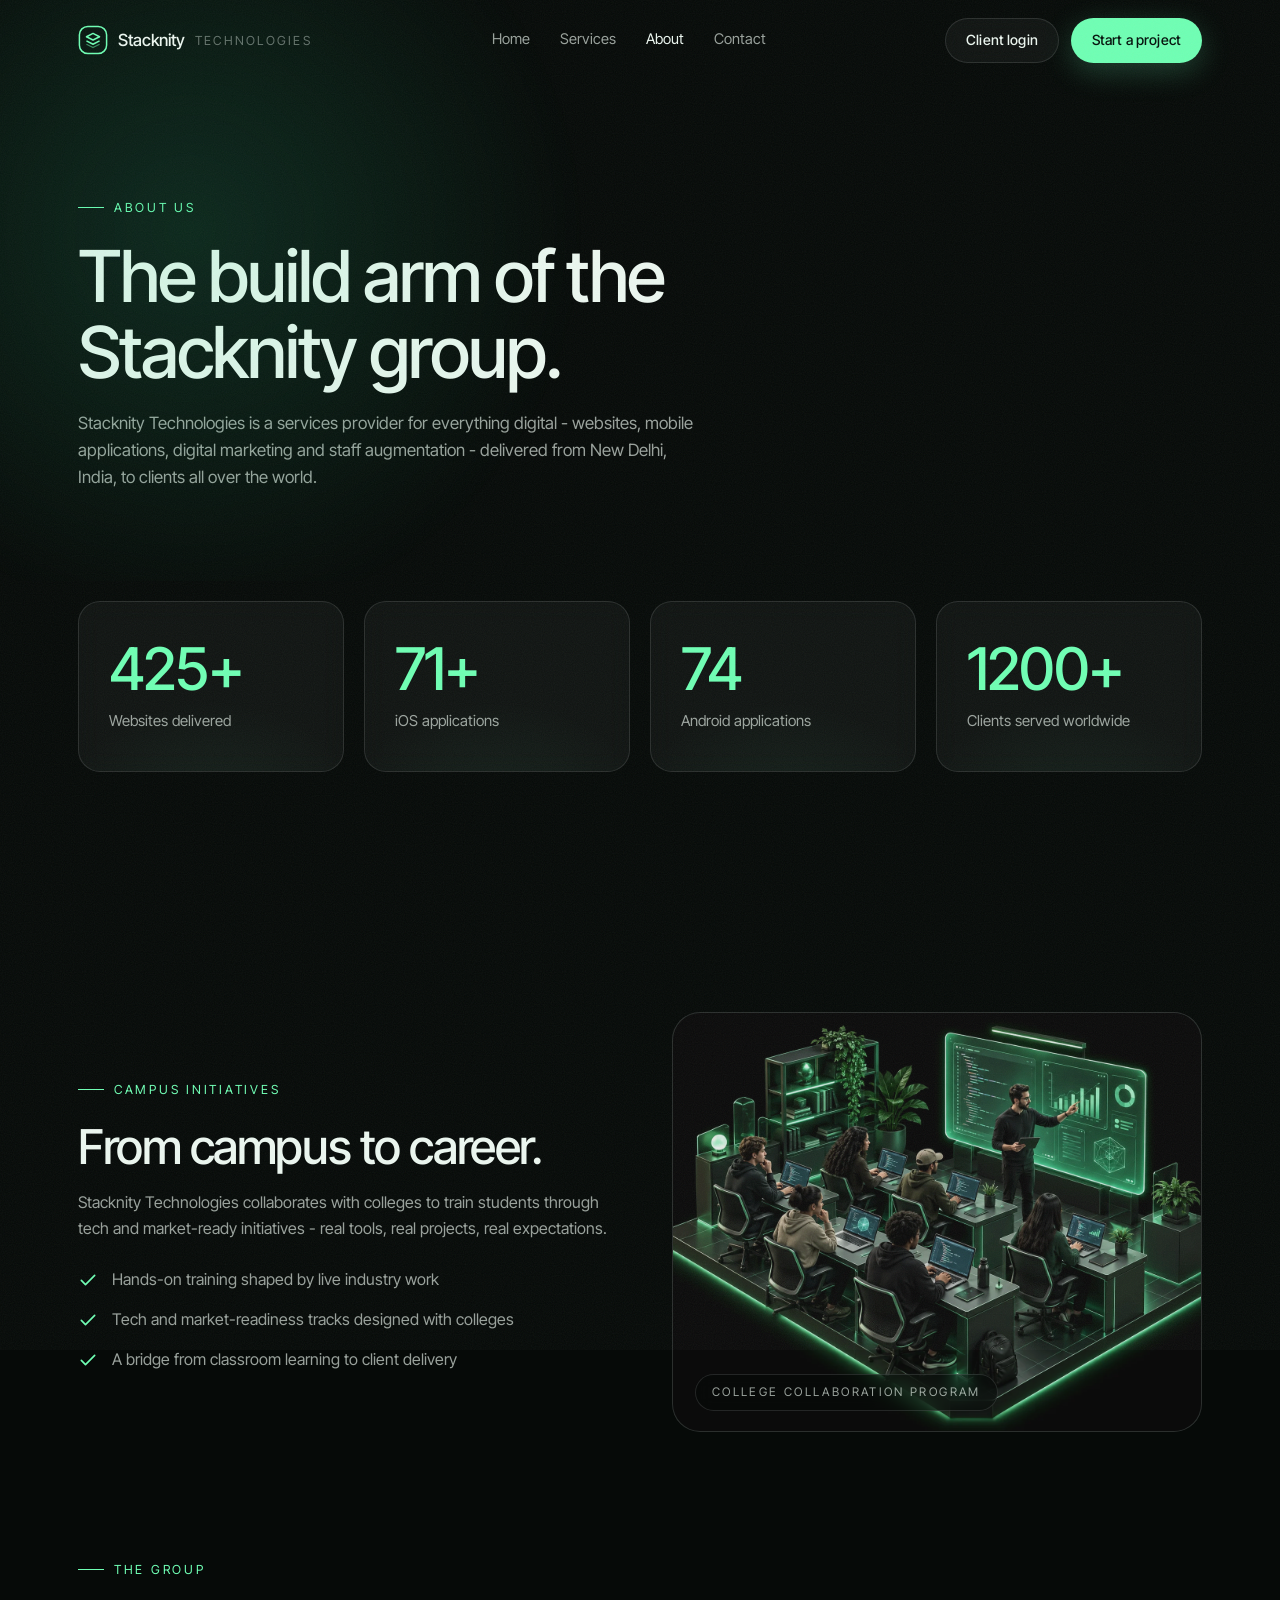
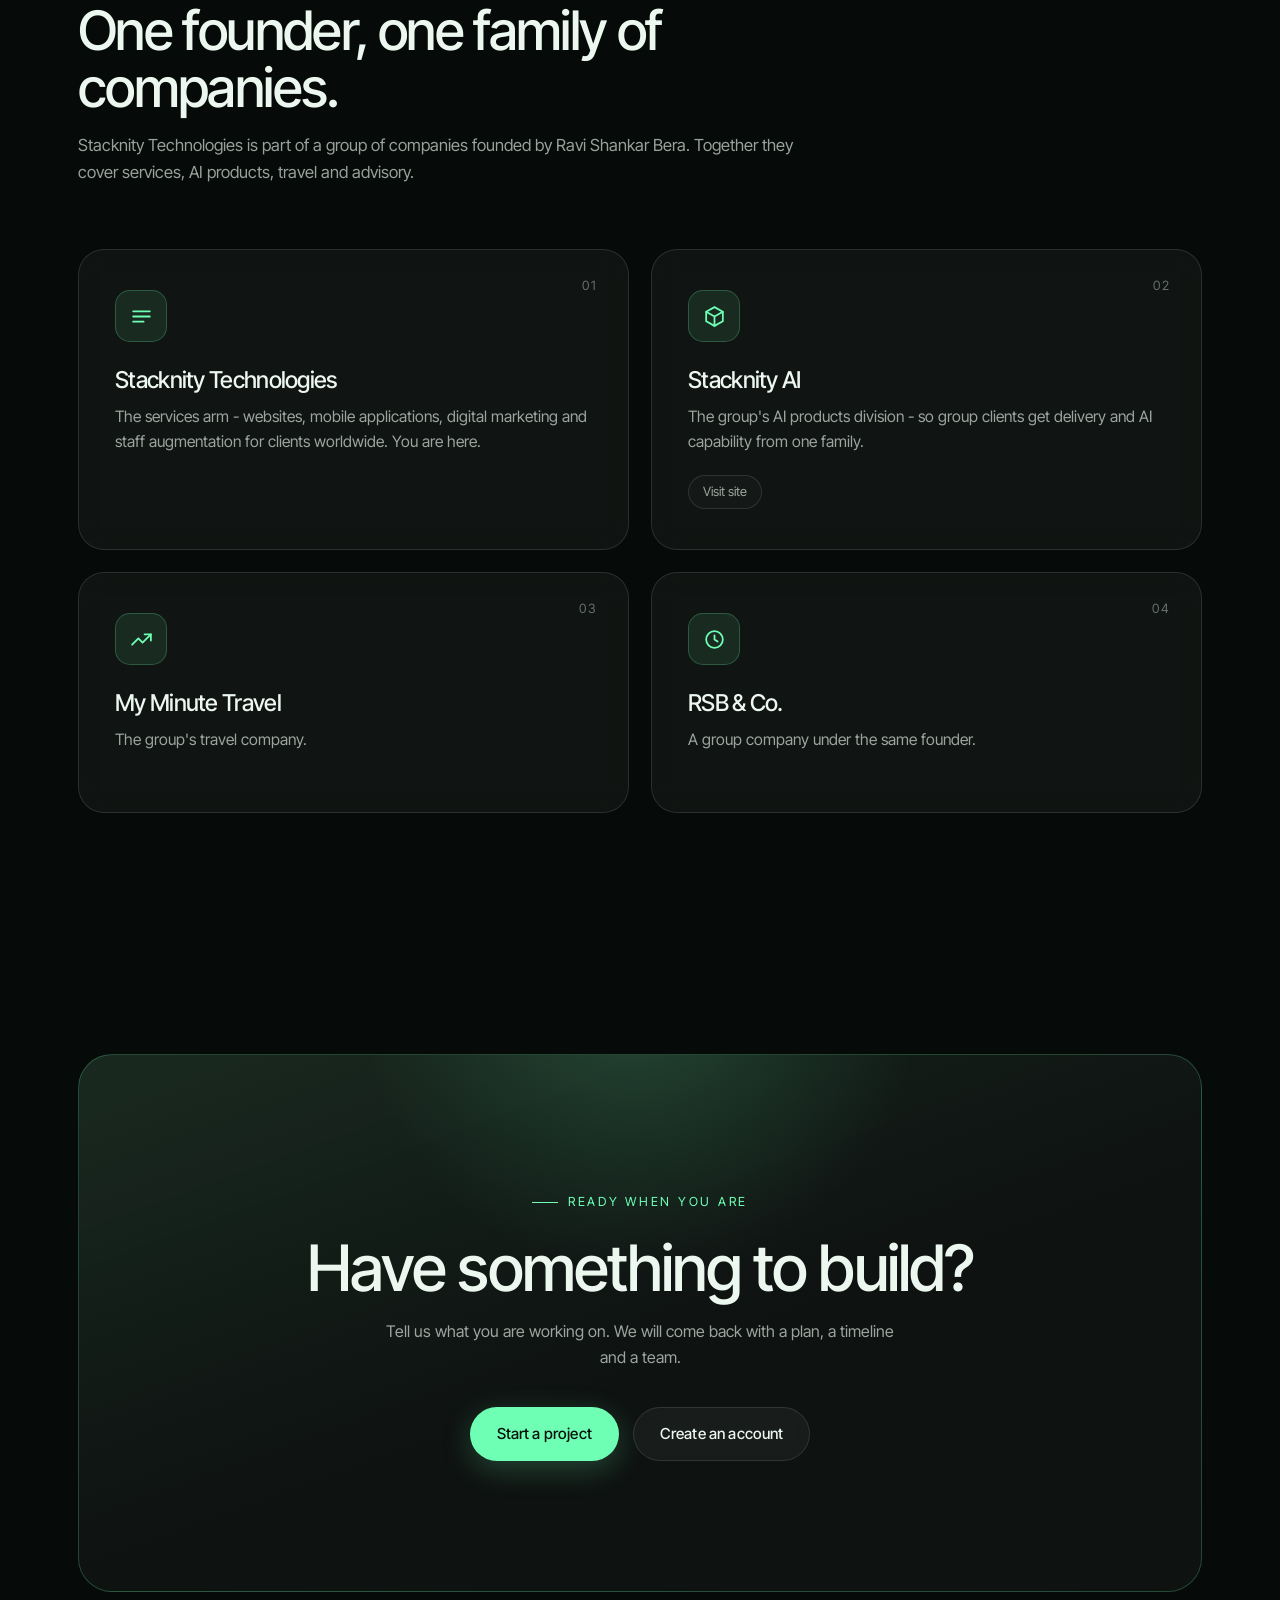
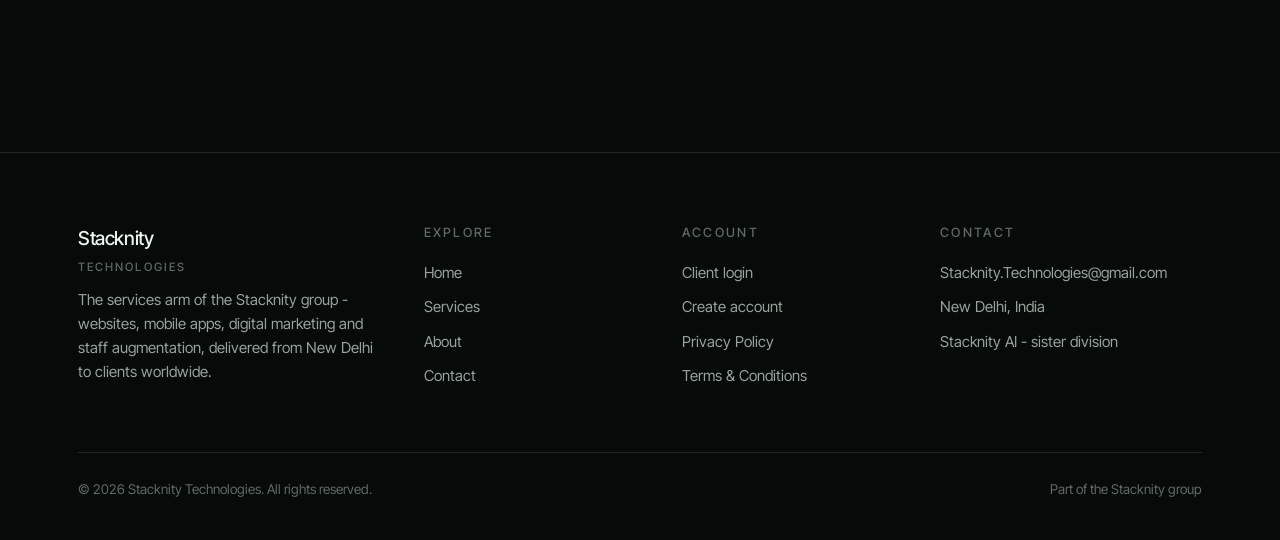
==== about.html @ 3ac45c6f "Stacknity Technologies website: multi-page site, auth, legal pages" ====
<!DOCTYPE html>
<html lang="en">
<head>
<meta charset="UTF-8">
<meta name="viewport" content="width=device-width, initial-scale=1, viewport-fit=cover">
<title>About - Stacknity Technologies</title>
<meta name="description" content="Stacknity Technologies is the services company of the Stacknity group - 425+ websites, 145 mobile apps and 1200+ clients worldwide, from New Delhi, India.">
<link rel="icon" href="data:image/svg+xml,%3Csvg xmlns=%22http://www.w3.org/2000/svg%22 viewBox=%220 0 32 32%22%3E%3Crect width=%2232%22 height=%2232%22 rx=%228%22 fill=%22%23060a08%22/%3E%3Cpath d=%22M9 12.5l7-3.5 7 3.5-7 3.5-7-3.5z%22 fill=%22none%22 stroke=%22%236fffb4%22 stroke-width=%221.6%22 stroke-linejoin=%22round%22/%3E%3Cpath d=%22M9 17l7 3.5 7-3.5M9 20.5l7 3.5 7-3.5%22 fill=%22none%22 stroke=%22%236fffb4%22 stroke-width=%221.5%22 stroke-linejoin=%22round%22/%3E%3C/svg%3E">
<link rel="preconnect" href="https://fonts.googleapis.com">
<link rel="preconnect" href="https://fonts.gstatic.com" crossorigin>
<link href="https://fonts.googleapis.com/css2?family=Inter+Tight:wght@400;500&display=swap" rel="stylesheet">
<link rel="stylesheet" href="styles.css">
</head>
<body>
<div class="grain" aria-hidden="true"></div>
<nav class="nav" id="nav">
  <div class="nav-inner">
    <a class="brand" href="index.html" aria-label="Stacknity Technologies home">
      <svg class="mark" viewBox="0 0 32 32" fill="none" aria-hidden="true"><rect x="1.5" y="1.5" width="29" height="29" rx="9" stroke="#6fffb4" stroke-width="1.6"/><path d="M9 12.5l7-3.5 7 3.5-7 3.5-7-3.5z" stroke="#6fffb4" stroke-width="1.6" stroke-linejoin="round"/><path d="M9 17l7 3.5 7-3.5" stroke="#6fffb4" stroke-width="1.6" stroke-linejoin="round"/><path d="M9 20.5l7 3.5 7-3.5" stroke="#6fffb4" stroke-width="1.4" stroke-linejoin="round" opacity=".5"/></svg>
      <b>Stacknity</b><span>Technologies</span>
    </a>
    <div class="nav-links">
      <a href="index.html">Home</a>
      <a href="services.html">Services</a>
      <a href="about.html" class="active">About</a>
      <a href="contact.html">Contact</a>
    </div>
    <div class="nav-cta">
      <a class="btn btn-ghost sm" href="login.html">Client login</a>
      <a class="btn btn-primary sm" href="contact.html">Start a project</a>
    </div>
    <button class="nav-toggle" id="nav-toggle" aria-label="Menu"><i></i><i></i></button>
  </div>
</nav>
<div class="mobile-menu" id="mobile-menu">
  <a href="index.html">Home</a>
  <a href="services.html">Services</a>
  <a href="about.html">About</a>
  <a href="contact.html">Contact</a>
  <a href="login.html">Client login</a>
  <a class="btn btn-primary mm-cta" href="contact.html" style="justify-content:center;border:0">Start a project</a>
</div>
<section class="page-hero">
  <div class="hero-bg"><div class="hero-glow"></div></div>
  <div class="wrap">
    <div class="eyebrow reveal">About us</div>
    <h1 class="reveal" style="--d:.08s">The build arm of the <span class="grad">Stacknity group.</span></h1>
    <p class="reveal" style="--d:.16s">Stacknity Technologies is a services provider for everything digital - websites, mobile applications, digital marketing and staff augmentation - delivered from New Delhi, India, to clients all over the world.</p>
  </div>
</section>
<section class="section" style="padding-top:20px">
  <div class="wrap">
    <div class="stats"><div class="stat reveal"><div class="num" data-count="425" data-suffix="+">0+</div><div class="lbl">Websites delivered</div></div><div class="stat reveal" style="--d:.08s"><div class="num" data-count="71" data-suffix="+">0+</div><div class="lbl">iOS applications</div></div><div class="stat reveal" style="--d:.16s"><div class="num" data-count="74" data-suffix="">0</div><div class="lbl">Android applications</div></div><div class="stat reveal" style="--d:.24s"><div class="num" data-count="1200" data-suffix="+">0+</div><div class="lbl">Clients served worldwide</div></div></div>
  </div>
</section>
<section class="section"><div class="wrap split"><div class="reveal"><div class="eyebrow">Campus initiatives</div><h2>From campus to career.</h2><p>Stacknity Technologies collaborates with colleges to train students through tech and market-ready initiatives - real tools, real projects, real expectations.</p><ul class="checks"><li><svg viewBox="0 0 24 24"><path d="M4 12.5l5 5L20 6.5"/></svg>Hands-on training shaped by live industry work</li><li><svg viewBox="0 0 24 24"><path d="M4 12.5l5 5L20 6.5"/></svg>Tech and market-readiness tracks designed with colleges</li><li><svg viewBox="0 0 24 24"><path d="M4 12.5l5 5L20 6.5"/></svg>A bridge from classroom learning to client delivery</li></ul></div><div class="panel reveal" style="--d:.12s"><img src="campus.webp" alt="Students training with modern technology in a college program"><span class="panel-tag">College collaboration program</span></div></div></section>
<section class="section" style="padding-top:0">
  <div class="wrap">
    <div class="sec-head reveal">
      <div class="eyebrow">The group</div>
      <h2>One founder, one family of companies.</h2>
      <p>Stacknity Technologies is part of a group of companies founded by Ravi Shankar Bera. Together they cover services, AI products, travel and advisory.</p>
    </div>
    <div class="svc-grid">
      <div class="svc reveal"><span class="idx">01</span><div class="icon"><svg viewBox="0 0 24 24"><path d="M4 7h16M4 12h16M4 17h10"/></svg></div><h3>Stacknity Technologies</h3><p>The services arm - websites, mobile applications, digital marketing and staff augmentation for clients worldwide. You are here.</p></div>
      <div class="svc reveal" style="--d:.08s"><span class="idx">02</span><div class="icon"><svg viewBox="0 0 24 24"><path d="M12 3l8 4.5v9L12 21l-8-4.5v-9L12 3z"/><path d="M12 12l8-4.5M12 12v9M12 12L4 7.5"/></svg></div><h3>Stacknity AI</h3><p>The group's AI products division - so group clients get delivery and AI capability from one family.</p><ul><li><a href="https://ravishankarbera.github.io/stacknity.ai/" target="_blank" rel="noopener" style="color:inherit;text-decoration:none">Visit site</a></li></ul></div>
      <div class="svc reveal" style="--d:.16s"><span class="idx">03</span><div class="icon"><svg viewBox="0 0 24 24"><path d="M3 17l6-6 4 4 8-8"/><path d="M15 7h6v6"/></svg></div><h3>My Minute Travel</h3><p>The group's travel company.</p></div>
      <div class="svc reveal" style="--d:.24s"><span class="idx">04</span><div class="icon"><svg viewBox="0 0 24 24"><circle cx="12" cy="12" r="8"/><path d="M12 8v4l3 2"/></svg></div><h3>RSB &amp; Co.</h3><p>A group company under the same founder.</p></div>
    </div>
  </div>
</section>
<section class="section"><div class="wrap"><div class="cta-band reveal"><div class="eyebrow" style="justify-content:center">Ready when you are</div><h2>Have something to build?</h2><p>Tell us what you are working on. We will come back with a plan, a timeline and a team.</p><div class="hero-cta" style="justify-content:center"><a class="btn btn-primary" href="contact.html">Start a project</a><a class="btn btn-ghost" href="signup.html">Create an account</a></div></div></div></section>
<footer class="footer">
  <div class="wrap">
    <div class="footer-grid">
      <div>
        <div class="fbrand">Stacknity<span>Technologies</span></div>
        <p>The services arm of the Stacknity group - websites, mobile apps, digital marketing and staff augmentation, delivered from New Delhi to clients worldwide.</p>
      </div>
      <div>
        <h4>Explore</h4>
        <a href="index.html">Home</a>
        <a href="services.html">Services</a>
        <a href="about.html">About</a>
        <a href="contact.html">Contact</a>
      </div>
      <div>
        <h4>Account</h4>
        <a href="login.html">Client login</a>
        <a href="signup.html">Create account</a>
        <a href="privacy.html">Privacy Policy</a>
        <a href="terms.html">Terms &amp; Conditions</a>
      </div>
      <div>
        <h4>Contact</h4>
        <a href="mailto:Stacknity.Technologies@gmail.com">Stacknity.Technologies@gmail.com</a>
        <p>New Delhi, India</p>
        <a href="https://ravishankarbera.github.io/stacknity.ai/" target="_blank" rel="noopener">Stacknity AI - sister division</a>
      </div>
    </div>
    <div class="footer-bottom">
      <span>&copy; <span id="year">2026</span> Stacknity Technologies. All rights reserved.</span>
      <span>Part of the Stacknity group</span>
    </div>
  </div>
</footer>
<script src="site.js"></script>
</body></html>
---- styles.css ----
/* Stacknity Technologies - design system
   DNA: spotlight reveal, glass, grain, entrance motion, 3D accents (original build) */
:root{
  --bg:#060a08;
  --bg2:#0a100c;
  --fg:#ecf7f0;
  --fg-soft:rgba(236,247,240,.64);
  --fg-faint:rgba(236,247,240,.40);
  --mint:#6fffb4;
  --mint-deep:#2fe89a;
  --ink:#04120b;
  --rule:rgba(236,247,240,.12);
  --glass:rgba(255,255,255,.045);
  --glass-strong:rgba(255,255,255,.08);
  --ease:cubic-bezier(.22,.61,.36,1);
  --font:'Inter Tight','Helvetica Neue',Helvetica,Arial,sans-serif;
}
*{margin:0;padding:0;box-sizing:border-box}
html{-webkit-text-size-adjust:100%;scroll-behavior:smooth}
body{background:var(--bg);color:var(--fg);font-family:var(--font);font-weight:400;line-height:1.6;overflow-x:hidden}
::selection{background:var(--mint);color:var(--ink)}
img{max-width:100%;display:block}
a{color:inherit;text-decoration:none}
.wrap{max-width:1180px;margin:0 auto;padding:0 28px}
h1,h2,h3{font-weight:500;letter-spacing:-.03em;line-height:1.05}

/* film grain */
.grain{position:fixed;inset:-50%;width:200%;height:200%;pointer-events:none;z-index:2000;opacity:.06;
  background-image:url("data:image/svg+xml,%3Csvg xmlns='http://www.w3.org/2000/svg' width='240' height='240'%3E%3Cfilter id='n'%3E%3CfeTurbulence type='fractalNoise' baseFrequency='0.9' numOctaves='2' stitchTiles='stitch'/%3E%3C/filter%3E%3Crect width='100%25' height='100%25' filter='url(%23n)'/%3E%3C/svg%3E");
  animation:grain 8s steps(10) infinite}
@keyframes grain{0%,100%{transform:translate(0,0)}20%{transform:translate(-3%,2%)}40%{transform:translate(2%,-3%)}60%{transform:translate(-2%,-2%)}80%{transform:translate(3%,3%)}}

/* nav */
.nav{position:fixed;top:0;left:0;right:0;z-index:1000;transition:background .4s var(--ease),border-color .4s var(--ease);border-bottom:1px solid transparent}
.nav.scrolled{background:rgba(6,10,8,.72);backdrop-filter:blur(18px);-webkit-backdrop-filter:blur(18px);border-bottom-color:var(--rule)}
.nav-inner{max-width:1180px;margin:0 auto;padding:18px 28px;display:flex;align-items:center;justify-content:space-between;gap:24px}
.brand{display:flex;align-items:center;gap:10px;font-size:1.05rem;letter-spacing:-.02em}
.brand .mark{width:30px;height:30px;flex:none}
.brand b{font-weight:500}
.brand span{color:var(--fg-faint);font-size:.78rem;letter-spacing:.18em;text-transform:uppercase;margin-top:2px}
.nav-links{display:flex;gap:30px;align-items:center}
.nav-links a{color:var(--fg-soft);font-size:.92rem;transition:color .25s}
.nav-links a:hover,.nav-links a.active{color:var(--fg)}
.nav-cta{display:flex;gap:12px;align-items:center}
.nav-toggle{display:none;background:none;border:0;width:40px;height:40px;cursor:pointer;position:relative;z-index:1002}
.nav-toggle i{position:absolute;left:8px;right:8px;height:2px;background:var(--fg);transition:.35s var(--ease)}
.nav-toggle i:nth-child(1){top:14px}.nav-toggle i:nth-child(2){top:24px}
.nav-toggle.open i:nth-child(1){top:19px;transform:rotate(45deg)}
.nav-toggle.open i:nth-child(2){top:19px;transform:rotate(-45deg)}
.mobile-menu{position:fixed;inset:0;z-index:1001;background:rgba(6,10,8,.96);backdrop-filter:blur(24px);display:flex;flex-direction:column;justify-content:center;padding:0 32px;gap:8px;opacity:0;pointer-events:none;transition:opacity .4s var(--ease)}
.mobile-menu.open{opacity:1;pointer-events:auto}
.mobile-menu a{font-size:2rem;font-weight:500;letter-spacing:-.02em;padding:10px 0;border-bottom:1px solid var(--rule);color:var(--fg-soft)}
.mobile-menu a:hover{color:var(--mint)}
.mobile-menu .mm-cta{margin-top:22px;border:0}

/* buttons */
.btn{display:inline-flex;align-items:center;gap:9px;padding:14px 26px;border-radius:999px;font-size:.95rem;font-weight:500;letter-spacing:.01em;cursor:pointer;border:1px solid transparent;transition:transform .35s var(--ease),box-shadow .35s var(--ease),background .35s,color .35s;white-space:nowrap}
.btn:hover{transform:translateY(-2px)}
.btn-primary{background:var(--mint);color:var(--ink);box-shadow:0 8px 30px rgba(111,255,180,.22)}
.btn-primary:hover{box-shadow:0 14px 44px rgba(111,255,180,.34)}
.btn-ghost{background:var(--glass);border-color:var(--rule);color:var(--fg);backdrop-filter:blur(8px)}
.btn-ghost:hover{border-color:rgba(111,255,180,.45)}
.btn.sm{padding:10px 20px;font-size:.88rem}

/* hero */
.hero{position:relative;min-height:100vh;display:flex;align-items:center;padding:140px 0 80px;overflow:hidden}
.hero-bg{position:absolute;inset:0;pointer-events:none}
.hero-glow{position:absolute;width:900px;height:900px;left:-260px;top:-220px;background:radial-gradient(circle,rgba(47,232,154,.14),transparent 62%);filter:blur(10px)}
.rings{position:absolute;right:-8%;top:50%;width:min(64vw,760px);aspect-ratio:1;transform:translateY(-50%);perspective:1100px;opacity:.6}
.rings i{position:absolute;inset:0;border-radius:50%;border:1px solid rgba(111,255,180,.16);transform-style:preserve-3d}
.rings i:nth-child(1){transform:rotateX(72deg) rotateZ(0deg);animation:spin 26s linear infinite}
.rings i:nth-child(2){inset:11%;border-color:rgba(111,255,180,.11);transform:rotateX(72deg) rotateZ(60deg);animation:spin 34s linear infinite reverse}
.rings i:nth-child(3){inset:23%;border-style:dashed;border-color:rgba(111,255,180,.09);transform:rotateX(72deg) rotateZ(120deg);animation:spin 44s linear infinite}
@keyframes spin{from{transform:rotateX(72deg) rotateZ(0deg)}to{transform:rotateX(72deg) rotateZ(360deg)}}
.hero-grid{position:relative;display:grid;grid-template-columns:1.05fr .95fr;gap:48px;align-items:center;width:100%}
.eyebrow{display:inline-flex;align-items:center;gap:10px;font-size:.78rem;letter-spacing:.22em;text-transform:uppercase;color:var(--mint);margin-bottom:22px}
.eyebrow::before{content:"";width:26px;height:1px;background:var(--mint)}
.hero h1{font-size:clamp(2.9rem,6.4vw,5.4rem);margin-bottom:24px}
.hero h1 .grad{background:linear-gradient(100deg,var(--mint) 10%,#b8ffe0 55%,var(--mint-deep) 90%);-webkit-background-clip:text;background-clip:text;color:transparent}
.hero-sub{color:var(--fg-soft);font-size:1.08rem;max-width:520px;margin-bottom:34px}
.hero-cta{display:flex;gap:14px;flex-wrap:wrap}
.hero-meta{display:flex;gap:26px;margin-top:46px;color:var(--fg-faint);font-size:.82rem;letter-spacing:.06em}
.hero-meta b{display:block;color:var(--fg);font-size:1.35rem;font-weight:500;letter-spacing:-.02em}

/* spotlight visual */
.hero-visual{position:relative;aspect-ratio:4/4.6;max-height:640px;justify-self:end;width:100%;max-width:520px}
.spot-base,.spot-reveal{position:absolute;inset:0;display:flex;align-items:center;justify-content:center}
.spot-base img,.spot-reveal img{width:100%;height:100%;object-fit:contain;mix-blend-mode:screen}
.spot-base img{filter:grayscale(.92) brightness(.42) contrast(1.06);opacity:.8}
.spot-reveal{--mx:50%;--my:40%;
  -webkit-mask-image:radial-gradient(circle 230px at var(--mx) var(--my),#000 0%,#000 38%,transparent 72%);
  mask-image:radial-gradient(circle 230px at var(--mx) var(--my),#000 0%,#000 38%,transparent 72%)}
.spot-hint{position:absolute;left:50%;bottom:-8px;transform:translateX(-50%);font-size:.72rem;letter-spacing:.2em;text-transform:uppercase;color:var(--fg-faint);white-space:nowrap}
.orb{position:absolute;border-radius:50%;pointer-events:none}
.orb.o1{width:14px;height:14px;background:var(--mint);box-shadow:0 0 24px 6px rgba(111,255,180,.5);top:16%;left:8%;animation:float1 7s ease-in-out infinite}
.orb.o2{width:8px;height:8px;background:#b8ffe0;box-shadow:0 0 18px 4px rgba(111,255,180,.4);bottom:22%;right:10%;animation:float1 9s ease-in-out infinite reverse}
@keyframes float1{0%,100%{transform:translateY(0)}50%{transform:translateY(-18px)}}

/* marquee */
.marquee{border-top:1px solid var(--rule);border-bottom:1px solid var(--rule);overflow:hidden;padding:20px 0;background:rgba(255,255,255,.015)}
.marquee-track{display:flex;gap:56px;white-space:nowrap;width:max-content;animation:mq 30s linear infinite}
.marquee-track span{font-size:1rem;letter-spacing:.24em;text-transform:uppercase;color:var(--fg-faint)}
.marquee-track b{color:var(--mint);font-weight:400}
@keyframes mq{from{transform:translateX(0)}to{transform:translateX(-50%)}}

/* sections */
.section{padding:120px 0;position:relative}
.sec-head{max-width:720px;margin-bottom:64px}
.sec-head h2{font-size:clamp(2.1rem,4.4vw,3.4rem);margin-bottom:16px}
.sec-head p{color:var(--fg-soft);font-size:1.04rem}
.sec-head.center{margin-left:auto;margin-right:auto;text-align:center}
.sec-head.center .eyebrow{justify-content:center}

/* stats */
.stats{display:grid;grid-template-columns:repeat(4,1fr);gap:20px}
.stat{padding:38px 30px;border:1px solid var(--rule);border-radius:22px;background:var(--glass);backdrop-filter:blur(12px);position:relative;overflow:hidden}
.stat::after{content:"";position:absolute;inset:auto -30% -60% -30%;height:120%;background:radial-gradient(ellipse at bottom,rgba(111,255,180,.09),transparent 60%);pointer-events:none}
.stat .num{font-size:clamp(2.5rem,4.6vw,3.7rem);font-weight:500;letter-spacing:-.03em;color:var(--mint);line-height:1}
.stat .lbl{margin-top:10px;color:var(--fg-soft);font-size:.94rem}

/* service cards */
.svc-grid{display:grid;grid-template-columns:repeat(2,1fr);gap:22px}
.svc{position:relative;padding:40px 36px;border-radius:26px;border:1px solid var(--rule);background:var(--glass);backdrop-filter:blur(14px);transition:border-color .4s,box-shadow .4s;transform-style:preserve-3d;will-change:transform}
.svc:hover{border-color:rgba(111,255,180,.4);box-shadow:0 24px 70px rgba(0,0,0,.45)}
.svc .idx{position:absolute;top:26px;right:30px;font-size:.8rem;color:var(--fg-faint);letter-spacing:.14em}
.svc .icon{width:52px;height:52px;border-radius:15px;display:grid;place-items:center;background:rgba(111,255,180,.1);border:1px solid rgba(111,255,180,.22);margin-bottom:26px}
.svc .icon svg{width:25px;height:25px;stroke:var(--mint);fill:none;stroke-width:1.7;stroke-linecap:round;stroke-linejoin:round}
.svc h3{font-size:1.45rem;margin-bottom:12px}
.svc p{color:var(--fg-soft);font-size:.98rem;margin-bottom:20px}
.svc ul{list-style:none;display:flex;flex-wrap:wrap;gap:8px}
.svc ul li{font-size:.8rem;color:var(--fg-soft);border:1px solid var(--rule);border-radius:999px;padding:6px 14px;background:rgba(255,255,255,.02)}

/* split feature */
.split{display:grid;grid-template-columns:1fr 1fr;gap:64px;align-items:center}
.split h2{font-size:clamp(2rem,4vw,3rem);margin-bottom:18px}
.split p{color:var(--fg-soft);margin-bottom:16px}
.checks{list-style:none;margin-top:26px;display:grid;gap:14px}
.checks li{display:flex;gap:14px;align-items:flex-start;color:var(--fg-soft)}
.checks li svg{flex:none;width:20px;height:20px;stroke:var(--mint);fill:none;stroke-width:2;stroke-linecap:round;stroke-linejoin:round;margin-top:3px}
.panel{position:relative;border-radius:28px;border:1px solid var(--rule);background:var(--glass);backdrop-filter:blur(14px);overflow:hidden;min-height:420px;display:flex;align-items:center;justify-content:center}
.panel img{width:100%;height:100%;object-fit:cover;position:absolute;inset:0;mix-blend-mode:screen;opacity:.92}
.panel .panel-tag{position:absolute;left:22px;bottom:20px;font-size:.74rem;letter-spacing:.2em;text-transform:uppercase;color:var(--fg-soft);background:rgba(6,10,8,.55);border:1px solid var(--rule);border-radius:999px;padding:8px 16px;backdrop-filter:blur(8px)}

/* process */
.process{display:grid;grid-template-columns:repeat(4,1fr);gap:20px;counter-reset:step}
.step{border-top:1px solid var(--rule);padding-top:26px;position:relative}
.step::before{counter-increment:step;content:"0" counter(step);display:block;font-size:.82rem;color:var(--mint);letter-spacing:.16em;margin-bottom:14px}
.step h3{font-size:1.14rem;margin-bottom:8px}
.step p{color:var(--fg-soft);font-size:.92rem}

/* CTA band */
.cta-band{position:relative;text-align:center;padding:130px 28px;border-radius:34px;overflow:hidden;border:1px solid rgba(111,255,180,.22);background:linear-gradient(160deg,rgba(111,255,180,.09),rgba(6,10,8,.2) 55%),var(--glass)}
.cta-band::before{content:"";position:absolute;width:640px;height:640px;left:50%;top:-380px;transform:translateX(-50%);background:radial-gradient(circle,rgba(111,255,180,.17),transparent 62%);pointer-events:none}
.cta-band h2{font-size:clamp(2.2rem,5vw,4rem);margin-bottom:18px}
.cta-band p{color:var(--fg-soft);max-width:520px;margin:0 auto 36px}

/* footer */
.footer{border-top:1px solid var(--rule);padding:70px 0 40px;margin-top:40px}
.footer-grid{display:grid;grid-template-columns:1.4fr 1fr 1fr 1.2fr;gap:40px;margin-bottom:54px}
.footer h4{font-size:.8rem;letter-spacing:.18em;text-transform:uppercase;color:var(--fg-faint);margin-bottom:18px;font-weight:500}
.footer a,.footer p{display:block;color:var(--fg-soft);font-size:.94rem;margin-bottom:10px;transition:color .25s}
.footer a:hover{color:var(--mint)}
.footer .fbrand{font-size:1.2rem;font-weight:500;letter-spacing:-.02em;margin-bottom:12px}
.footer .fbrand span{color:var(--fg-faint);font-size:.72rem;letter-spacing:.18em;text-transform:uppercase;display:block;margin-top:4px}
.footer-bottom{border-top:1px solid var(--rule);padding-top:26px;display:flex;justify-content:space-between;gap:16px;flex-wrap:wrap;color:var(--fg-faint);font-size:.84rem}

/* legal */
.legal{max-width:780px;margin:0 auto;padding:170px 28px 90px}
.legal h1{font-size:clamp(2.2rem,4.6vw,3.4rem);margin-bottom:10px}
.legal .upd{color:var(--fg-faint);font-size:.86rem;margin-bottom:44px}
.legal h2{font-size:1.35rem;margin:40px 0 14px}
.legal p,.legal li{color:var(--fg-soft);font-size:.98rem;margin-bottom:12px}
.legal ul{padding-left:22px;margin-bottom:14px}
.legal a{color:var(--mint)}

/* auth */
.auth-wrap{min-height:100vh;display:flex;align-items:center;justify-content:center;padding:130px 24px 70px;position:relative;overflow:hidden}
.auth-card{width:100%;max-width:440px;border-radius:26px;border:1px solid var(--rule);background:var(--glass);backdrop-filter:blur(16px);padding:44px 40px;position:relative;z-index:2}
.auth-card .mark{width:38px;height:38px;margin-bottom:20px}
.auth-card h1{font-size:1.75rem;margin-bottom:8px}
.auth-card .sub{color:var(--fg-soft);font-size:.94rem;margin-bottom:30px}
.field{margin-bottom:18px}
.field label{display:block;font-size:.8rem;letter-spacing:.1em;text-transform:uppercase;color:var(--fg-faint);margin-bottom:8px}
.field input{width:100%;padding:14px 16px;border-radius:13px;border:1px solid var(--rule);background:rgba(255,255,255,.035);color:var(--fg);font-family:var(--font);font-size:1rem;outline:none;transition:border-color .3s}
.field input:focus{border-color:rgba(111,255,180,.5)}
.form-status{margin:16px 0 0;font-size:.9rem;min-height:22px}
.form-status.ok{color:var(--mint)}
.form-status.err{color:#ff8f8f}
.auth-card .btn{width:100%;justify-content:center;margin-top:8px}
.auth-alt{margin-top:26px;text-align:center;color:var(--fg-soft);font-size:.92rem}
.auth-alt a{color:var(--mint)}
.auth-legal{margin-top:16px;text-align:center;color:var(--fg-faint);font-size:.78rem}
.auth-legal a{color:var(--fg-soft);text-decoration:underline}

/* dashboard */
.dash{max-width:900px;margin:0 auto;padding:170px 28px 90px}
.dash-card{border:1px solid var(--rule);border-radius:26px;background:var(--glass);backdrop-filter:blur(14px);padding:44px 40px;margin-bottom:26px}
.dash-card h1{font-size:clamp(1.8rem,4vw,2.6rem);margin-bottom:8px}
.dash-meta{color:var(--fg-soft);font-size:.95rem}
.dash-meta b{color:var(--mint);font-weight:500}
.dash-links{display:grid;grid-template-columns:repeat(3,1fr);gap:18px}
.dash-link{border:1px solid var(--rule);border-radius:20px;padding:26px 24px;background:var(--glass);transition:border-color .3s,transform .3s var(--ease)}
.dash-link:hover{border-color:rgba(111,255,180,.4);transform:translateY(-3px)}
.dash-link h3{font-size:1.05rem;margin-bottom:6px}
.dash-link p{color:var(--fg-soft);font-size:.88rem}
.spinner{width:44px;height:44px;border-radius:50%;border:2px solid var(--rule);border-top-color:var(--mint);animation:rot 1s linear infinite;margin:0 auto}
@keyframes rot{to{transform:rotate(360deg)}}

/* reveal */
.reveal{opacity:0;transform:translateY(30px);transition:opacity .9s var(--ease),transform .9s var(--ease);transition-delay:var(--d,0s)}
.reveal.in{opacity:1;transform:none}
@media (prefers-reduced-motion:reduce){.reveal{opacity:1;transform:none;transition:none}.marquee-track,.rings i,.orb,.grain{animation:none}}

/* page hero (inner pages) */
.page-hero{padding:190px 0 90px;position:relative;overflow:hidden}
.page-hero h1{font-size:clamp(2.6rem,5.6vw,4.6rem);margin-bottom:20px;max-width:820px}
.page-hero p{color:var(--fg-soft);max-width:620px;font-size:1.06rem}

/* contact */
.contact-grid{display:grid;grid-template-columns:1fr 1.1fr;gap:26px;align-items:stretch}
.contact-card{border:1px solid var(--rule);border-radius:26px;background:var(--glass);backdrop-filter:blur(14px);padding:40px 36px}
.contact-card h3{font-size:1.2rem;margin-bottom:16px}
.contact-line{display:flex;gap:16px;align-items:flex-start;padding:18px 0;border-top:1px solid var(--rule)}
.contact-line svg{flex:none;width:21px;height:21px;stroke:var(--mint);fill:none;stroke-width:1.7;stroke-linecap:round;stroke-linejoin:round;margin-top:2px}
.contact-line b{display:block;font-weight:500;margin-bottom:2px}
.contact-line span{color:var(--fg-soft);font-size:.94rem;word-break:break-word}
textarea.ta{width:100%;min-height:130px;padding:14px 16px;border-radius:13px;border:1px solid var(--rule);background:rgba(255,255,255,.035);color:var(--fg);font-family:var(--font);font-size:1rem;outline:none;resize:vertical}
textarea.ta:focus{border-color:rgba(111,255,180,.5)}

/* responsive */
@media(max-width:1020px){
  .hero-grid{grid-template-columns:1fr;gap:64px}
  .hero-visual{justify-self:center;max-width:440px}
  .rings{opacity:.35}
  .stats{grid-template-columns:repeat(2,1fr)}
  .process{grid-template-columns:repeat(2,1fr)}
  .split{grid-template-columns:1fr;gap:40px}
  .footer-grid{grid-template-columns:1fr 1fr}
  .contact-grid{grid-template-columns:1fr}
  .dash-links{grid-template-columns:1fr}
}
@media(max-width:760px){
  .nav-links,.nav-cta .btn-ghost{display:none}
  .nav-toggle{display:block}
  .svc-grid{grid-template-columns:1fr}
  .section{padding:84px 0}
  .hero{padding-top:120px}
  .hero-meta{flex-wrap:wrap;gap:18px}
  .stats{grid-template-columns:1fr 1fr;gap:14px}
  .stat{padding:26px 20px}
  .process{grid-template-columns:1fr}
  .footer-grid{grid-template-columns:1fr;gap:30px}
  .cta-band{padding:90px 22px}
  .page-hero{padding:150px 0 60px}
}

/* select + misc */
.field select{width:100%;padding:14px 16px;border-radius:13px;border:1px solid var(--rule);background-color:rgba(255,255,255,.035);color:var(--fg);font-family:var(--font);font-size:1rem;outline:none;appearance:none;-webkit-appearance:none;background-image:url("data:image/svg+xml,%3Csvg xmlns='http://www.w3.org/2000/svg' width='12' height='8'%3E%3Cpath d='M1 1l5 5 5-5' stroke='%236fffb4' stroke-width='1.6' fill='none'/%3E%3C/svg%3E");background-repeat:no-repeat;background-position:right 16px center}
.field select:focus{border-color:rgba(111,255,180,.5)}
.field select option{background:#0a100c;color:var(--fg)}
.form-note{color:var(--fg-faint);font-size:.82rem;margin-top:14px}
@media (pointer:coarse){.spot-hint{display:none}}
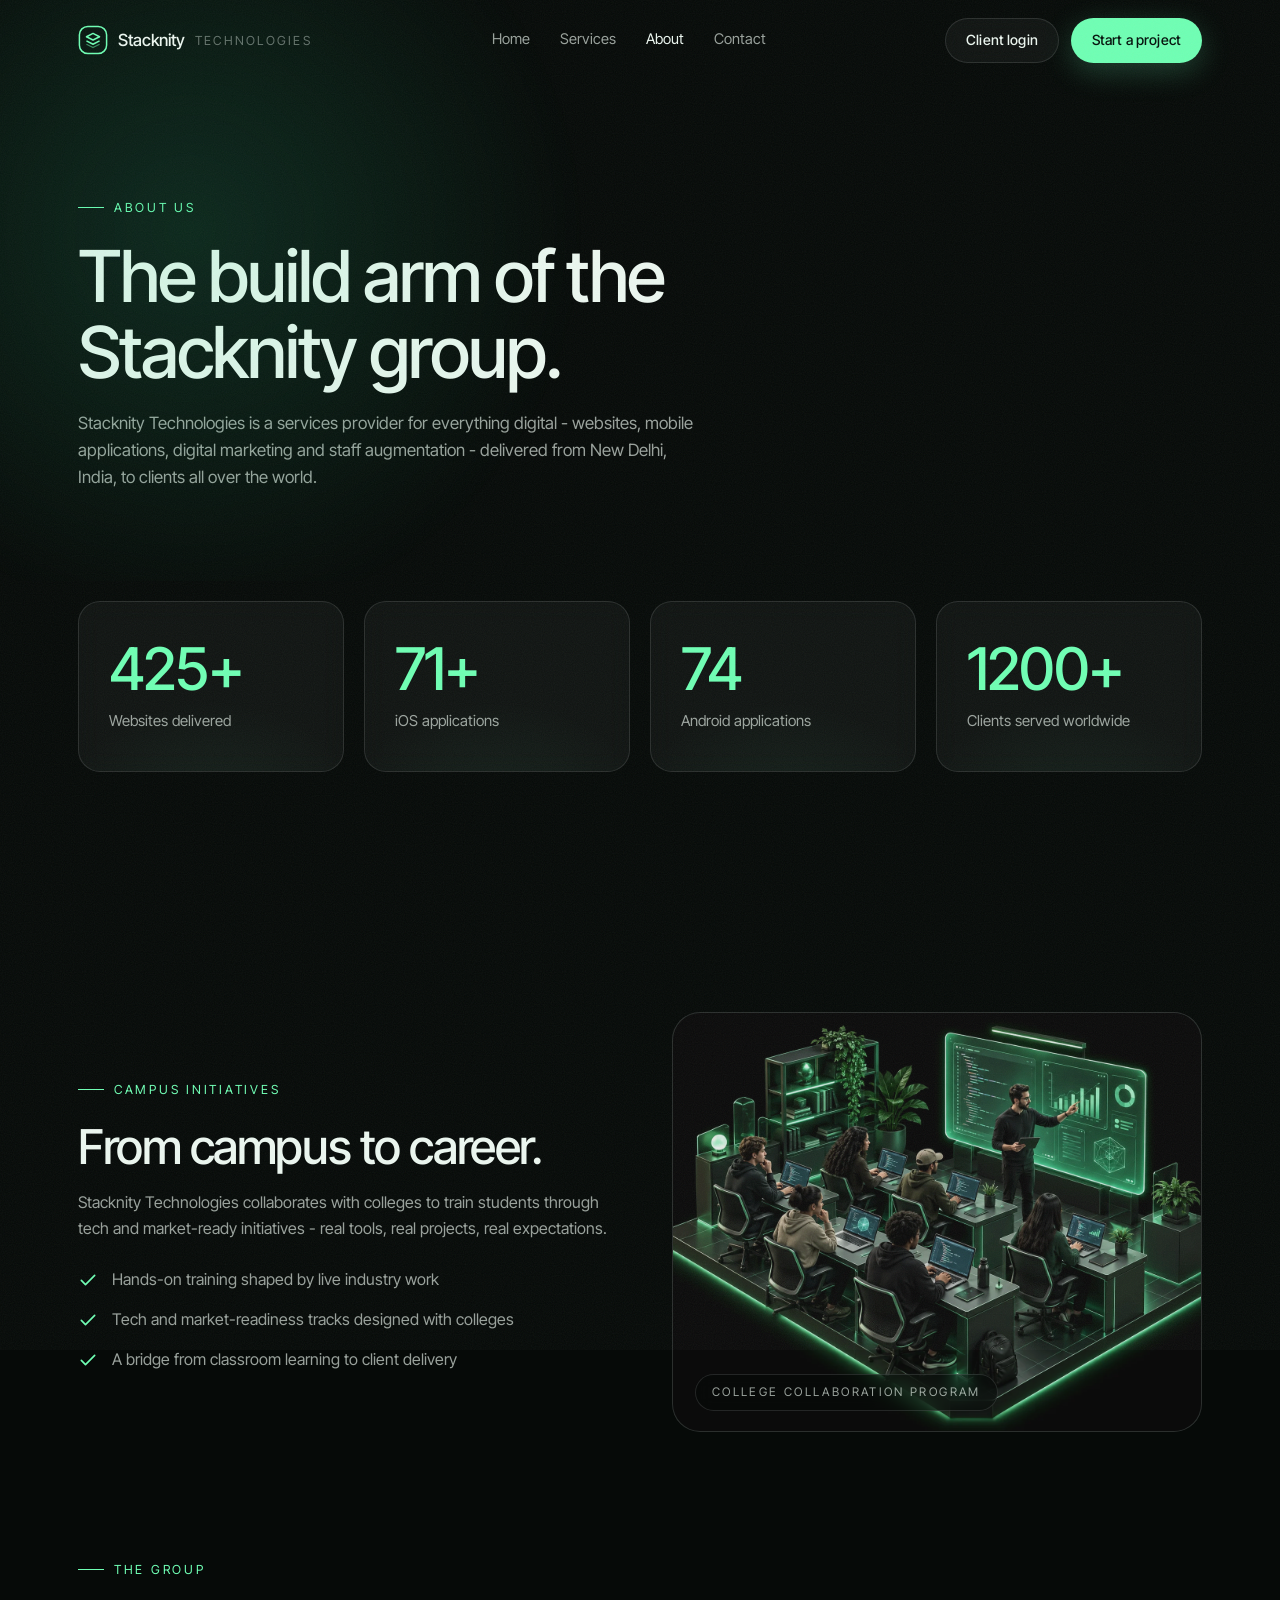
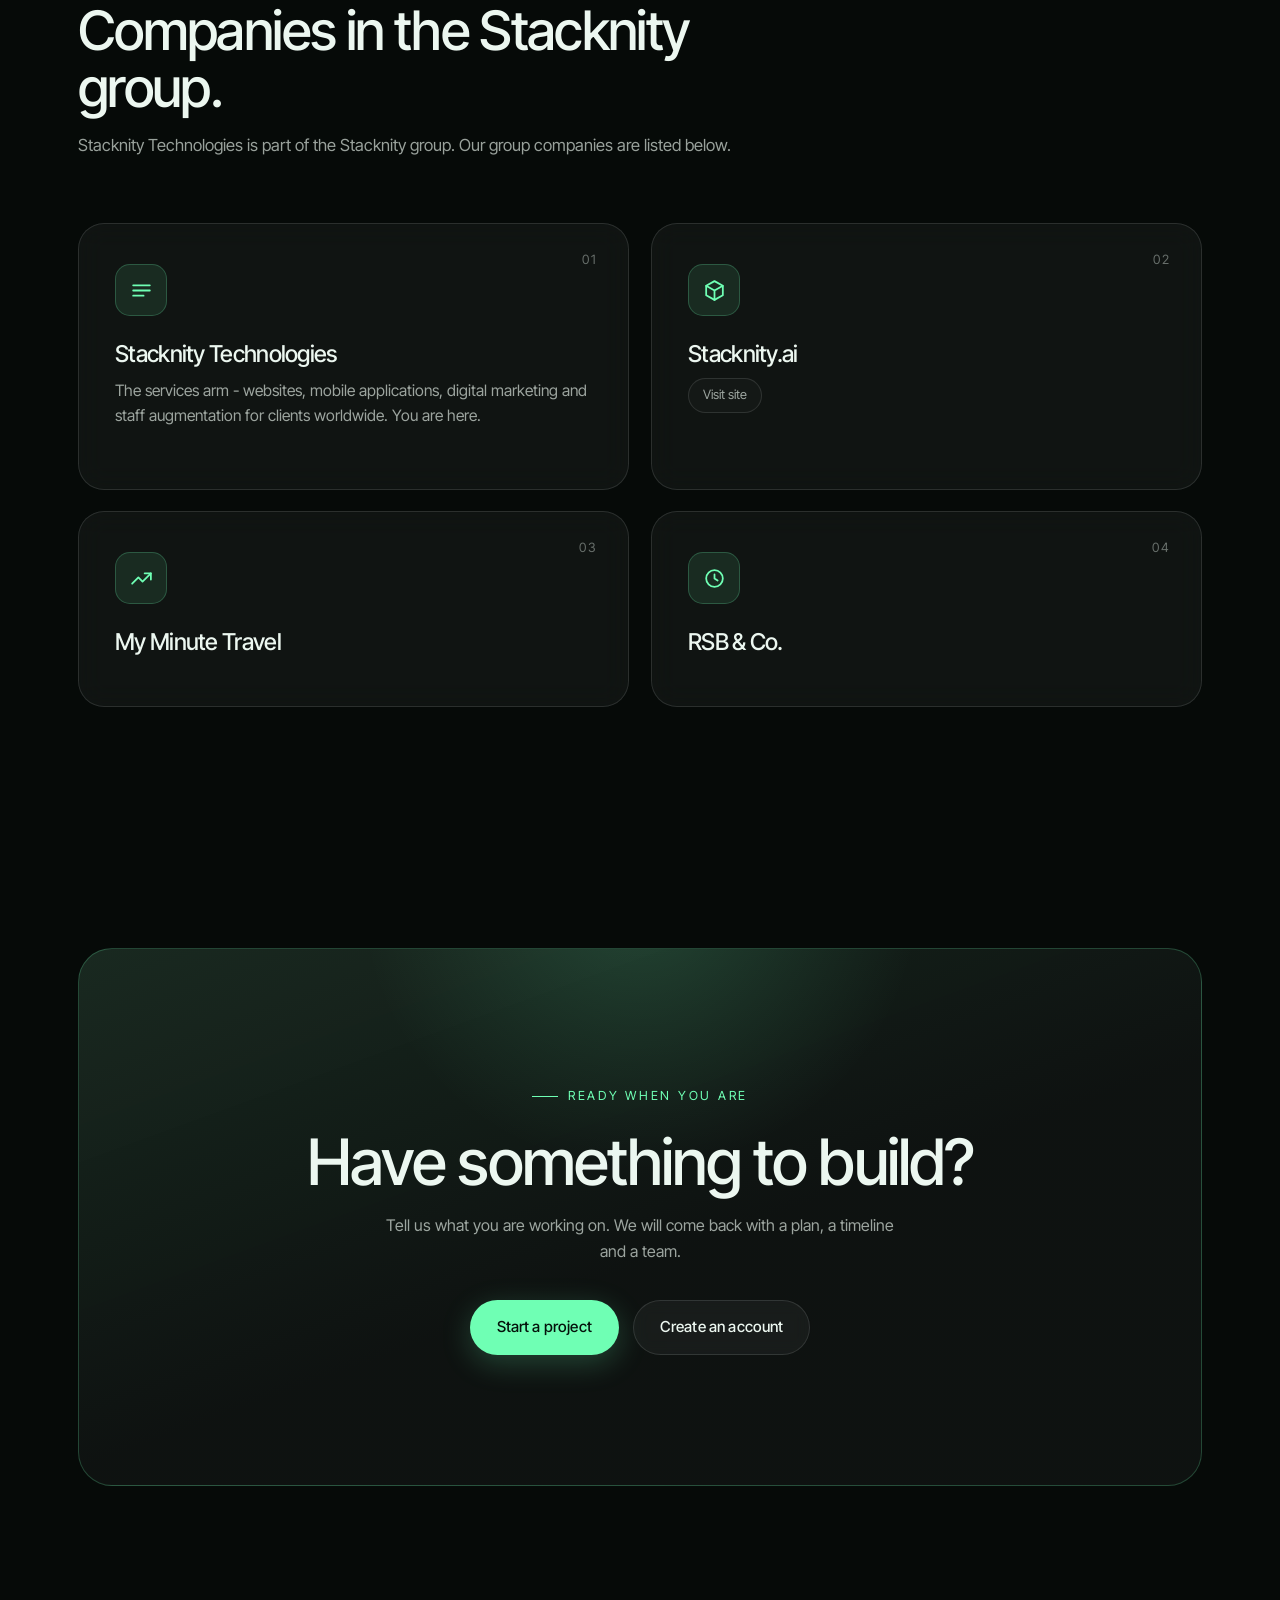
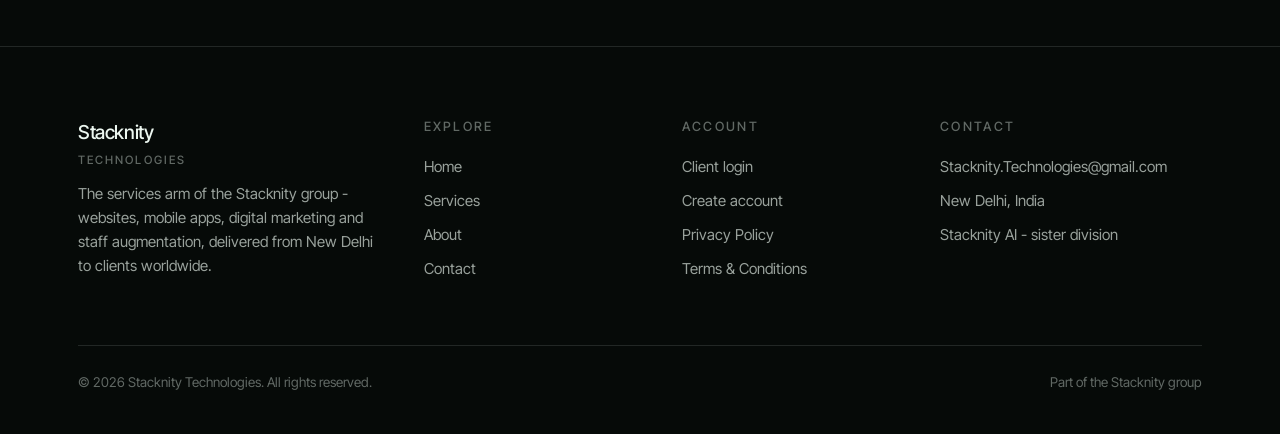
==== commit 756d6b76: "Use exact group company names and remove unsupported descriptions" ====
--- a/about.html
+++ b/about.html
@@ -58,14 +58,14 @@
   <div class="wrap">
     <div class="sec-head reveal">
       <div class="eyebrow">The group</div>
-      <h2>One founder, one family of companies.</h2>
-      <p>Stacknity Technologies is part of a group of companies founded by Ravi Shankar Bera. Together they cover services, AI products, travel and advisory.</p>
+      <h2>Companies in the Stacknity group.</h2>
+      <p>Stacknity Technologies is part of the Stacknity group. Our group companies are listed below.</p>
     </div>
     <div class="svc-grid">
       <div class="svc reveal"><span class="idx">01</span><div class="icon"><svg viewBox="0 0 24 24"><path d="M4 7h16M4 12h16M4 17h10"/></svg></div><h3>Stacknity Technologies</h3><p>The services arm - websites, mobile applications, digital marketing and staff augmentation for clients worldwide. You are here.</p></div>
-      <div class="svc reveal" style="--d:.08s"><span class="idx">02</span><div class="icon"><svg viewBox="0 0 24 24"><path d="M12 3l8 4.5v9L12 21l-8-4.5v-9L12 3z"/><path d="M12 12l8-4.5M12 12v9M12 12L4 7.5"/></svg></div><h3>Stacknity AI</h3><p>The group's AI products division - so group clients get delivery and AI capability from one family.</p><ul><li><a href="https://ravishankarbera.github.io/stacknity.ai/" target="_blank" rel="noopener" style="color:inherit;text-decoration:none">Visit site</a></li></ul></div>
-      <div class="svc reveal" style="--d:.16s"><span class="idx">03</span><div class="icon"><svg viewBox="0 0 24 24"><path d="M3 17l6-6 4 4 8-8"/><path d="M15 7h6v6"/></svg></div><h3>My Minute Travel</h3><p>The group's travel company.</p></div>
-      <div class="svc reveal" style="--d:.24s"><span class="idx">04</span><div class="icon"><svg viewBox="0 0 24 24"><circle cx="12" cy="12" r="8"/><path d="M12 8v4l3 2"/></svg></div><h3>RSB &amp; Co.</h3><p>A group company under the same founder.</p></div>
+      <div class="svc reveal" style="--d:.08s"><span class="idx">02</span><div class="icon"><svg viewBox="0 0 24 24"><path d="M12 3l8 4.5v9L12 21l-8-4.5v-9L12 3z"/><path d="M12 12l8-4.5M12 12v9M12 12L4 7.5"/></svg></div><h3>Stacknity.ai</h3><ul><li><a href="https://ravishankarbera.github.io/stacknity.ai/" target="_blank" rel="noopener" style="color:inherit;text-decoration:none">Visit site</a></li></ul></div>
+      <div class="svc reveal" style="--d:.16s"><span class="idx">03</span><div class="icon"><svg viewBox="0 0 24 24"><path d="M3 17l6-6 4 4 8-8"/><path d="M15 7h6v6"/></svg></div><h3>My Minute Travel</h3></div>
+      <div class="svc reveal" style="--d:.24s"><span class="idx">04</span><div class="icon"><svg viewBox="0 0 24 24"><circle cx="12" cy="12" r="8"/><path d="M12 8v4l3 2"/></svg></div><h3>RSB &amp; Co.</h3></div>
     </div>
   </div>
 </section>
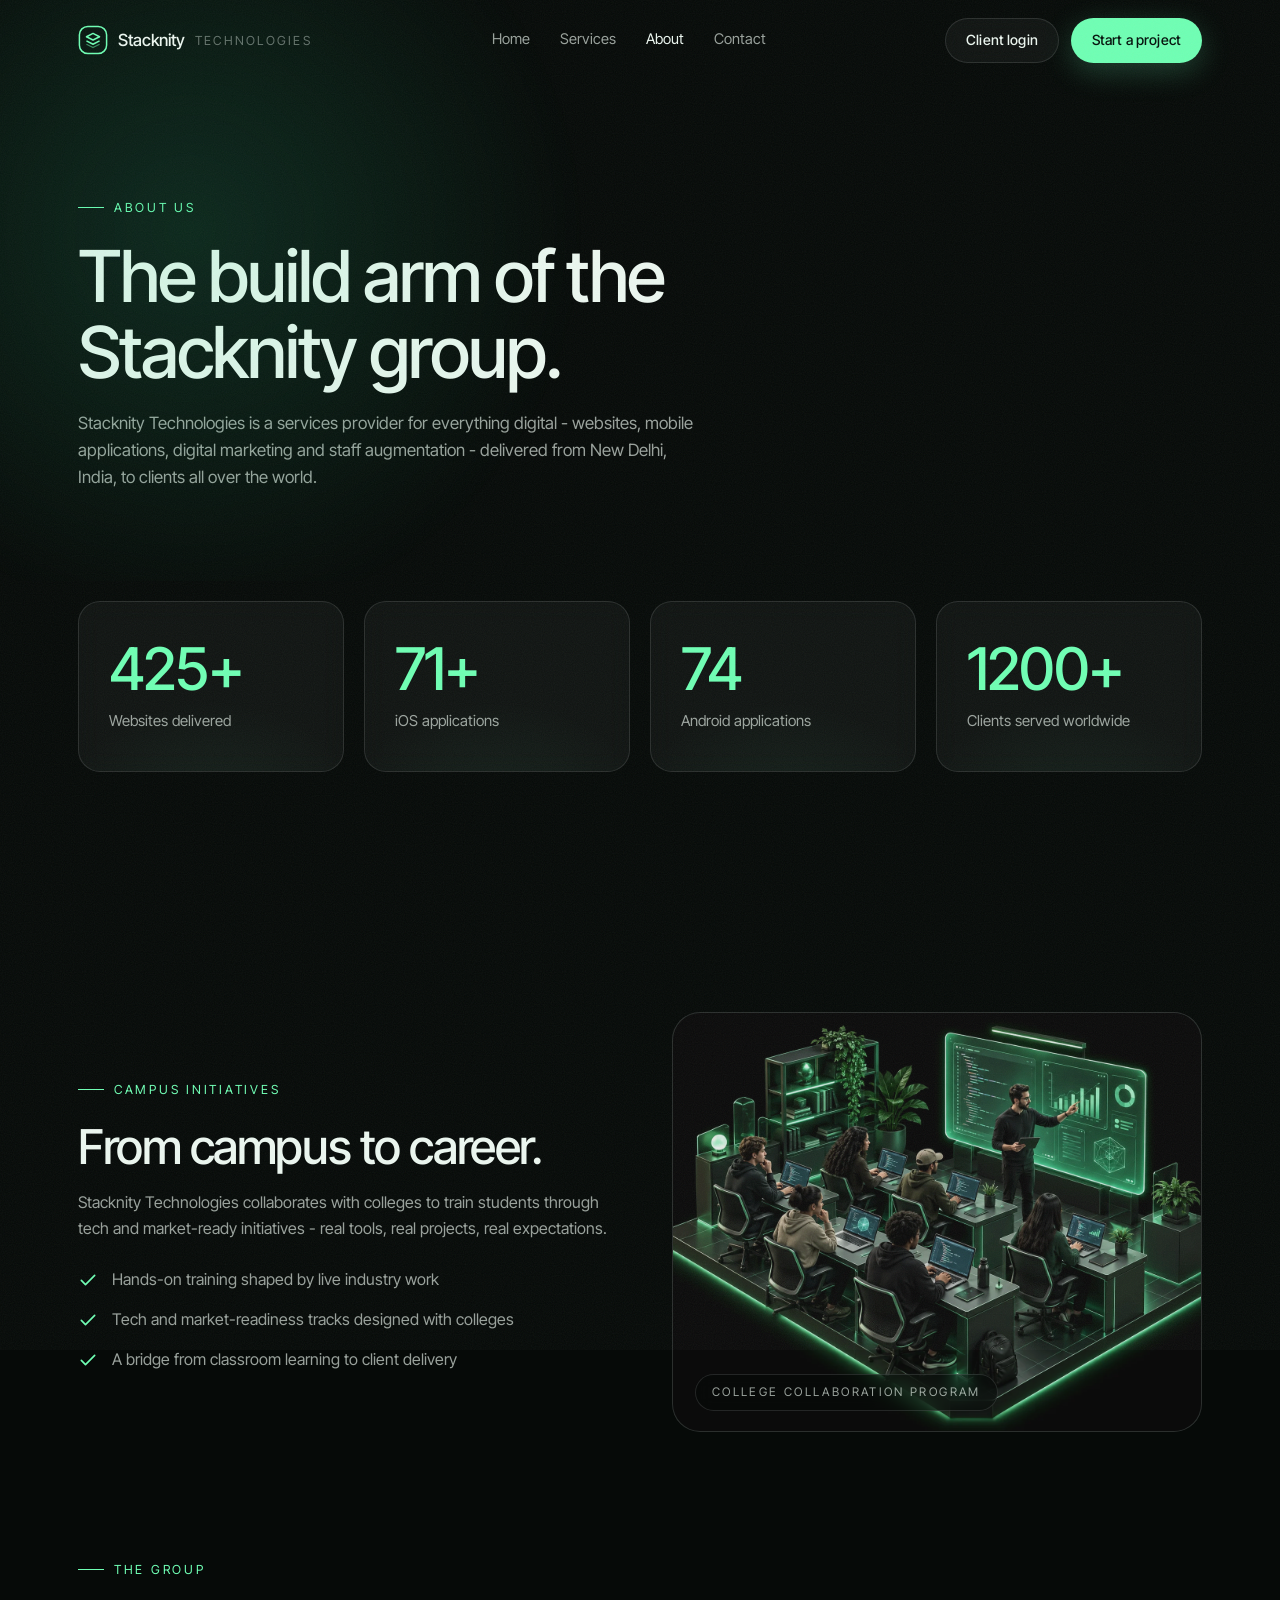
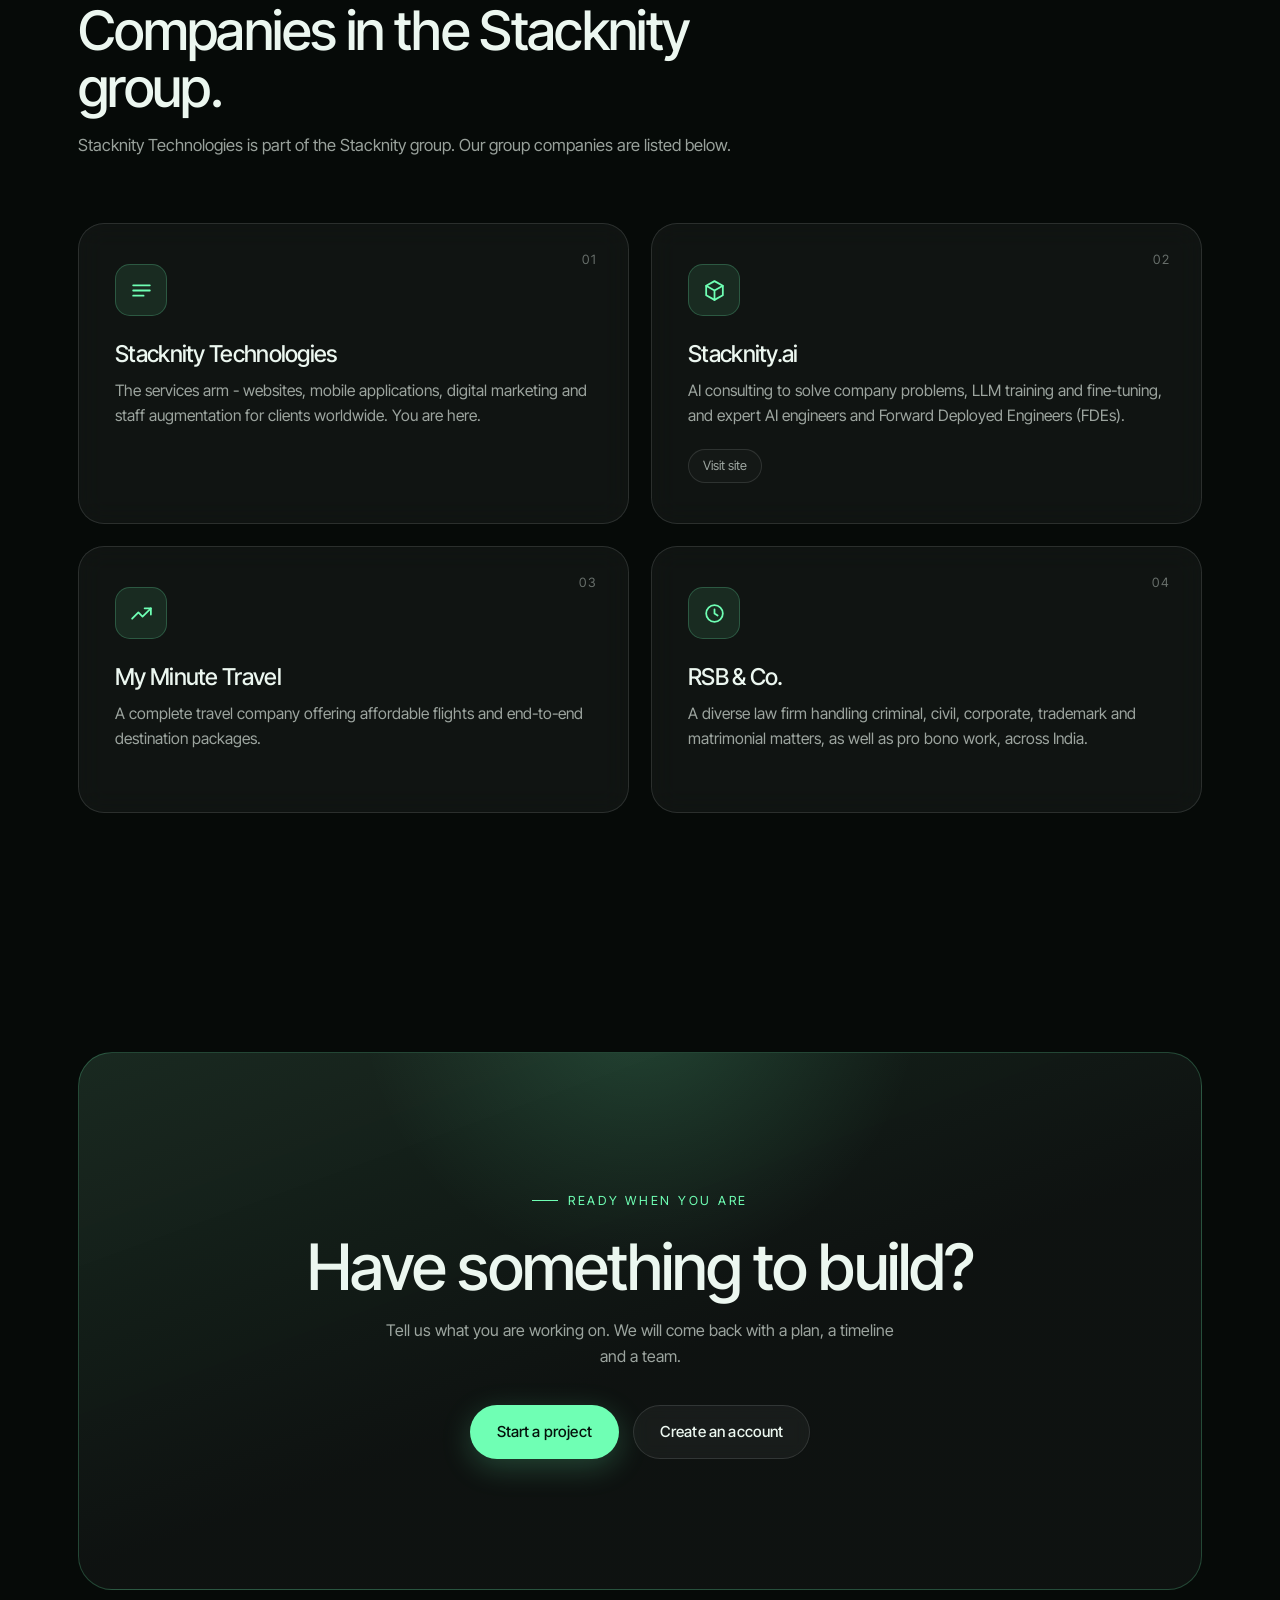
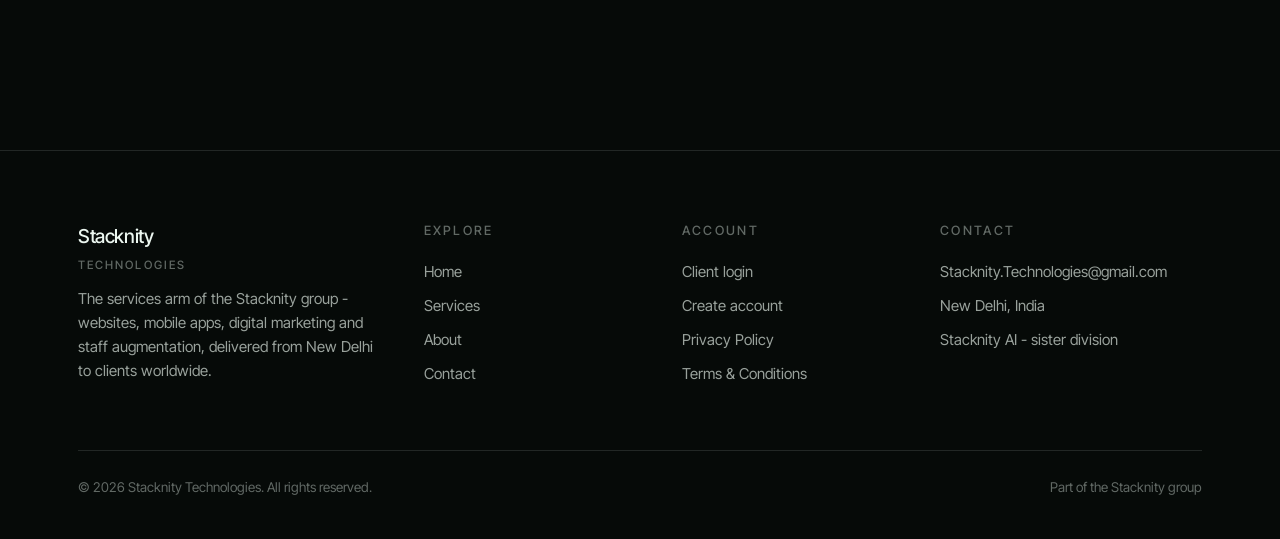
==== commit bc295f30: "Update about.html" ====
--- a/about.html
+++ b/about.html
@@ -63,9 +63,9 @@
     </div>
     <div class="svc-grid">
       <div class="svc reveal"><span class="idx">01</span><div class="icon"><svg viewBox="0 0 24 24"><path d="M4 7h16M4 12h16M4 17h10"/></svg></div><h3>Stacknity Technologies</h3><p>The services arm - websites, mobile applications, digital marketing and staff augmentation for clients worldwide. You are here.</p></div>
-      <div class="svc reveal" style="--d:.08s"><span class="idx">02</span><div class="icon"><svg viewBox="0 0 24 24"><path d="M12 3l8 4.5v9L12 21l-8-4.5v-9L12 3z"/><path d="M12 12l8-4.5M12 12v9M12 12L4 7.5"/></svg></div><h3>Stacknity.ai</h3><ul><li><a href="https://ravishankarbera.github.io/stacknity.ai/" target="_blank" rel="noopener" style="color:inherit;text-decoration:none">Visit site</a></li></ul></div>
-      <div class="svc reveal" style="--d:.16s"><span class="idx">03</span><div class="icon"><svg viewBox="0 0 24 24"><path d="M3 17l6-6 4 4 8-8"/><path d="M15 7h6v6"/></svg></div><h3>My Minute Travel</h3></div>
-      <div class="svc reveal" style="--d:.24s"><span class="idx">04</span><div class="icon"><svg viewBox="0 0 24 24"><circle cx="12" cy="12" r="8"/><path d="M12 8v4l3 2"/></svg></div><h3>RSB &amp; Co.</h3></div>
+      <div class="svc reveal" style="--d:.08s"><span class="idx">02</span><div class="icon"><svg viewBox="0 0 24 24"><path d="M12 3l8 4.5v9L12 21l-8-4.5v-9L12 3z"/><path d="M12 12l8-4.5M12 12v9M12 12L4 7.5"/></svg></div><h3>Stacknity.ai</h3><p>AI consulting to solve company problems, LLM training and fine-tuning, and expert AI engineers and Forward Deployed Engineers (FDEs).</p><ul><li><a href="https://ravishankarbera.github.io/stacknity.ai/" target="_blank" rel="noopener" style="color:inherit;text-decoration:none">Visit site</a></li></ul></div>
+      <div class="svc reveal" style="--d:.16s"><span class="idx">03</span><div class="icon"><svg viewBox="0 0 24 24"><path d="M3 17l6-6 4 4 8-8"/><path d="M15 7h6v6"/></svg></div><h3>My Minute Travel</h3><p>A complete travel company offering affordable flights and end-to-end destination packages.</p></div>
+      <div class="svc reveal" style="--d:.24s"><span class="idx">04</span><div class="icon"><svg viewBox="0 0 24 24"><circle cx="12" cy="12" r="8"/><path d="M12 8v4l3 2"/></svg></div><h3>RSB &amp; Co.</h3><p>A diverse law firm handling criminal, civil, corporate, trademark and matrimonial matters, as well as pro bono work, across India.</p></div>
     </div>
   </div>
 </section>
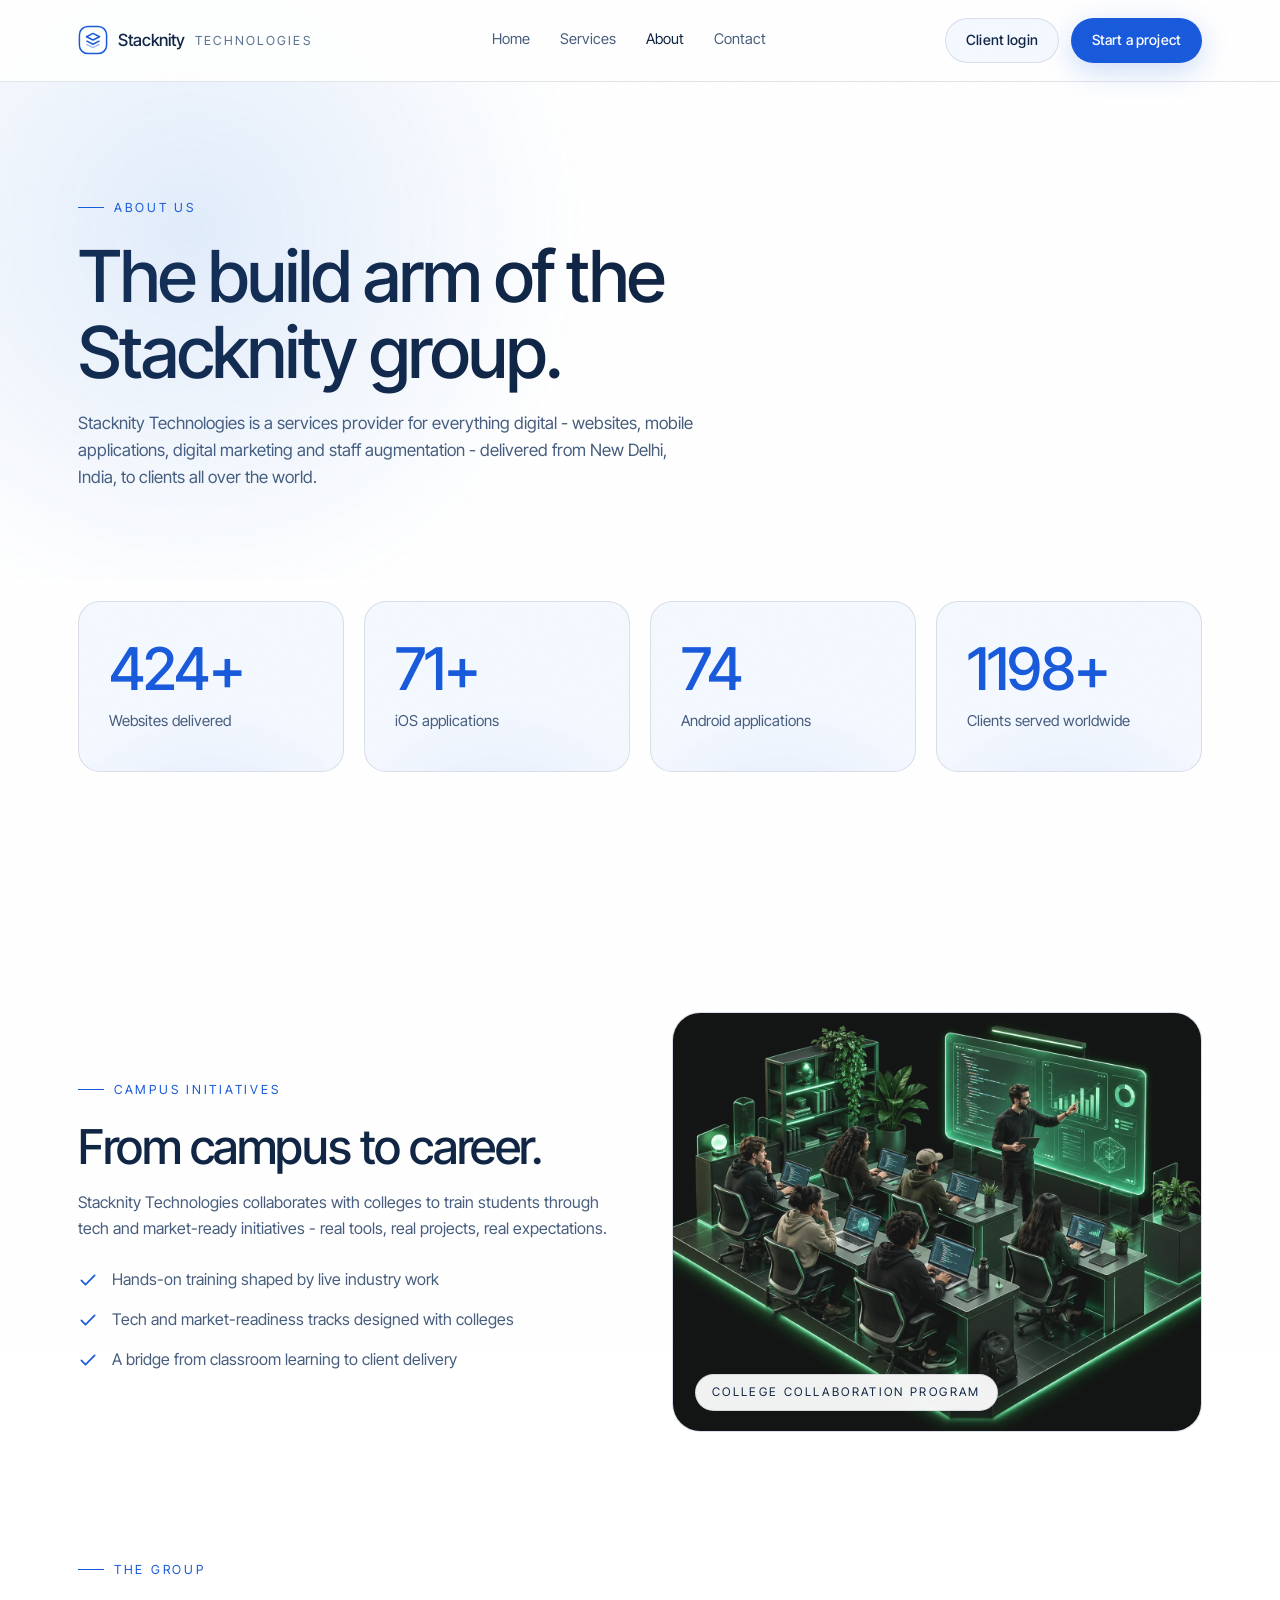
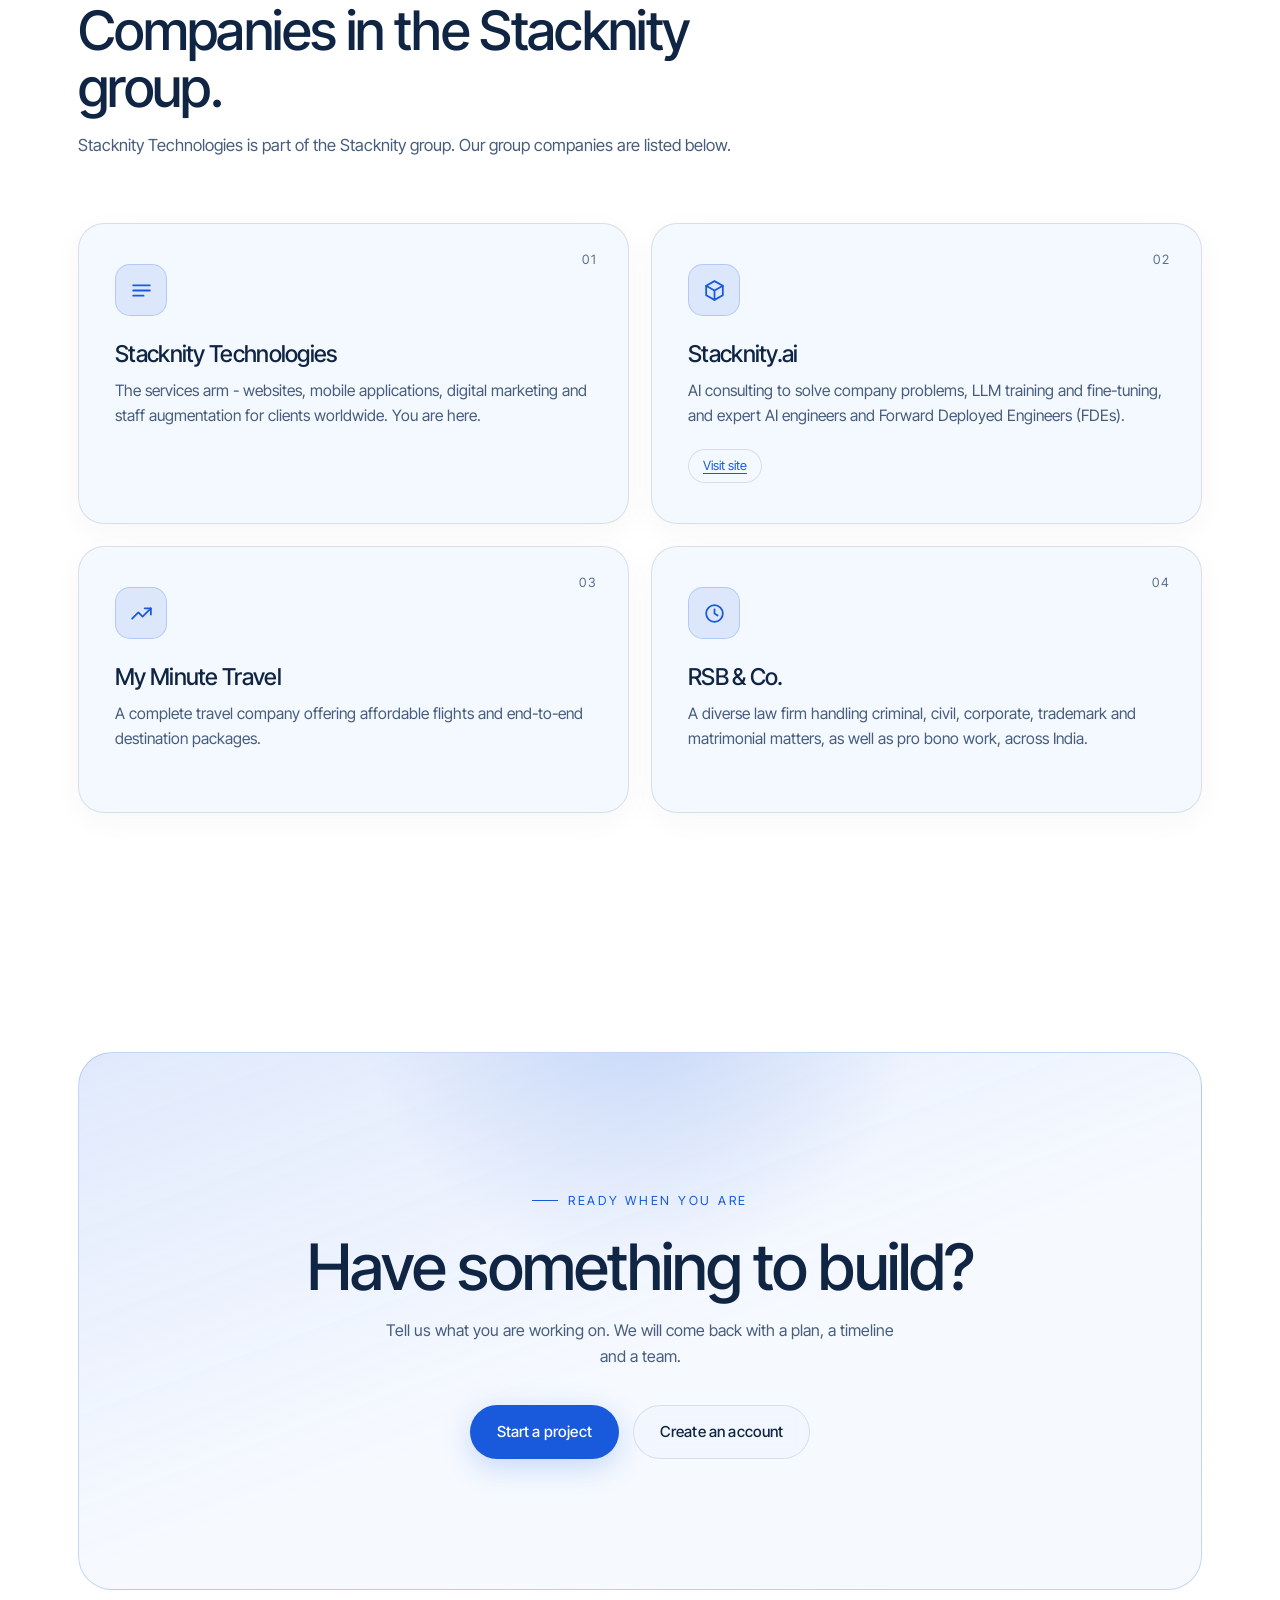
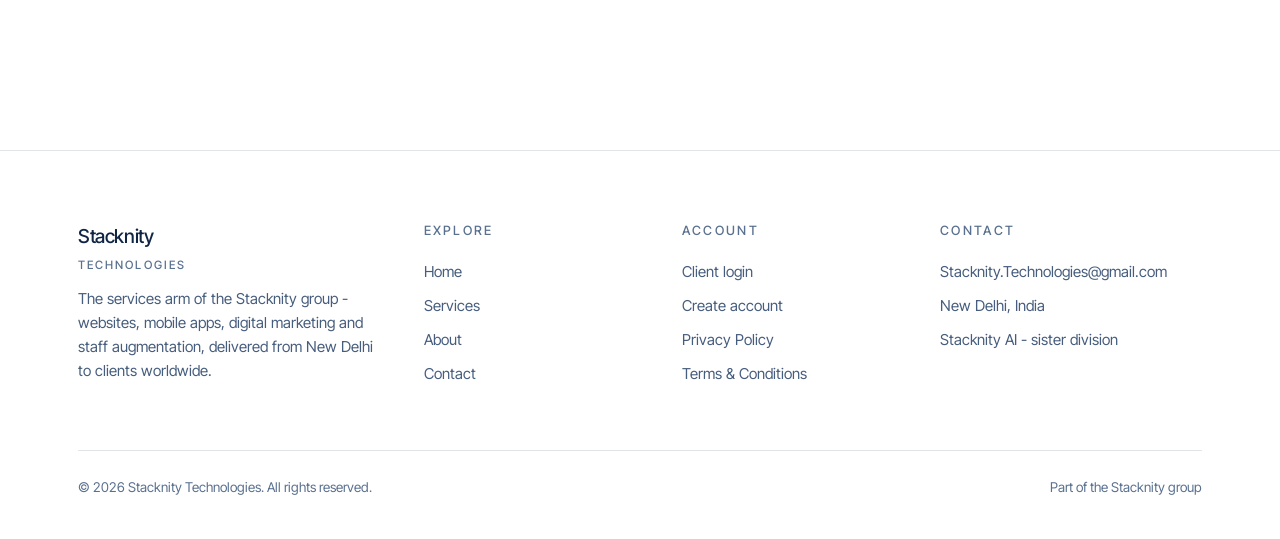
==== commit a70b659d: "Normalize uploaded file names" ====
--- a/about.html
+++ b/about.html
@@ -10,6 +10,20 @@
 <link rel="preconnect" href="https://fonts.gstatic.com" crossorigin>
 <link href="https://fonts.googleapis.com/css2?family=Inter+Tight:wght@400;500&display=swap" rel="stylesheet">
 <link rel="stylesheet" href="styles.css">
+<link rel="canonical" href="https://ravishankarbera.github.io/Stacknity-Technologies/about.html">
+<meta name="robots" content="index, follow, max-image-preview:large">
+<meta property="og:title" content="About - Stacknity Technologies">
+<meta property="og:description" content="Stacknity Technologies is the services company of the Stacknity group - 425+ websites, 145 mobile apps and 1200+ clients worldwide, from New Delhi, India.">
+<meta property="og:type" content="website">
+<meta property="og:site_name" content="Stacknity Technologies">
+<meta property="og:url" content="https://ravishankarbera.github.io/Stacknity-Technologies/about.html">
+<meta property="og:image" content="https://ravishankarbera.github.io/Stacknity-Technologies/hero-tech.webp">
+<meta name="twitter:card" content="summary_large_image">
+<meta name="twitter:title" content="About - Stacknity Technologies">
+<meta name="twitter:description" content="Stacknity Technologies is the services company of the Stacknity group - 425+ websites, 145 mobile apps and 1200+ clients worldwide, from New Delhi, India.">
+<meta name="twitter:image" content="https://ravishankarbera.github.io/Stacknity-Technologies/hero-tech.webp">
+<meta name="author" content="Ravi Shankar Bera">
+<script type="application/ld+json">{"@context": "https://schema.org", "@graph": [{"@type": "Organization", "@id": "https://ravishankarbera.github.io/Stacknity-Technologies/#org", "name": "Stacknity Technologies", "description": "Website development, Android and iOS apps, digital marketing and staff augmentation.", "founder": {"@id": "https://ravishankarbera.github.io/#ravi"}, "url": "https://ravishankarbera.github.io/Stacknity-Technologies/", "address": {"@type": "PostalAddress", "addressLocality": "New Delhi", "addressCountry": "IN"}, "email": "Stacknity.Technologies@gmail.com", "sameAs": ["https://ravishankarbera.github.io/stacknity.ai/"]}, {"@type": "AboutPage", "url": "https://ravishankarbera.github.io/Stacknity-Technologies/about.html", "name": "About - Stacknity Technologies", "about": {"@id": "https://ravishankarbera.github.io/Stacknity-Technologies/#org"}}]}</script>
 </head>
 <body>
 <div class="grain" aria-hidden="true"></div>
--- a/styles.css
+++ b/styles.css
@@ -1,17 +1,17 @@
 /* Stacknity Technologies - design system
    DNA: spotlight reveal, glass, grain, entrance motion, 3D accents (original build) */
 :root{
-  --bg:#060a08;
-  --bg2:#0a100c;
-  --fg:#ecf7f0;
-  --fg-soft:rgba(236,247,240,.64);
-  --fg-faint:rgba(236,247,240,.40);
-  --mint:#6fffb4;
-  --mint-deep:#2fe89a;
-  --ink:#04120b;
-  --rule:rgba(236,247,240,.12);
-  --glass:rgba(255,255,255,.045);
-  --glass-strong:rgba(255,255,255,.08);
+  --bg:#ffffff;
+  --bg2:#f2f7ff;
+  --fg:#102544;
+  --fg-soft:#465d7d;
+  --fg-faint:#59708f;
+  --mint:#185adb;
+  --mint-deep:#1245aa;
+  --ink:#ffffff;
+  --rule:rgba(16,37,68,.12);
+  --glass:rgba(242,247,255,.8);
+  --glass-strong:#eaf2ff;
   --ease:cubic-bezier(.22,.61,.36,1);
   --font:'Inter Tight','Helvetica Neue',Helvetica,Arial,sans-serif;
 }
@@ -32,7 +32,7 @@
 
 /* nav */
 .nav{position:fixed;top:0;left:0;right:0;z-index:1000;transition:background .4s var(--ease),border-color .4s var(--ease);border-bottom:1px solid transparent}
-.nav.scrolled{background:rgba(6,10,8,.72);backdrop-filter:blur(18px);-webkit-backdrop-filter:blur(18px);border-bottom-color:var(--rule)}
+.nav.scrolled{background:rgba(255,255,255,.72);backdrop-filter:blur(18px);-webkit-backdrop-filter:blur(18px);border-bottom-color:var(--rule)}
 .nav-inner{max-width:1180px;margin:0 auto;padding:18px 28px;display:flex;align-items:center;justify-content:space-between;gap:24px}
 .brand{display:flex;align-items:center;gap:10px;font-size:1.05rem;letter-spacing:-.02em}
 .brand .mark{width:30px;height:30px;flex:none}
@@ -47,7 +47,7 @@
 .nav-toggle i:nth-child(1){top:14px}.nav-toggle i:nth-child(2){top:24px}
 .nav-toggle.open i:nth-child(1){top:19px;transform:rotate(45deg)}
 .nav-toggle.open i:nth-child(2){top:19px;transform:rotate(-45deg)}
-.mobile-menu{position:fixed;inset:0;z-index:1001;background:rgba(6,10,8,.96);backdrop-filter:blur(24px);display:flex;flex-direction:column;justify-content:center;padding:0 32px;gap:8px;opacity:0;pointer-events:none;transition:opacity .4s var(--ease)}
+.mobile-menu{position:fixed;inset:0;z-index:1001;background:rgba(255,255,255,.96);backdrop-filter:blur(24px);display:flex;flex-direction:column;justify-content:center;padding:0 32px;gap:8px;opacity:0;pointer-events:none;transition:opacity .4s var(--ease)}
 .mobile-menu.open{opacity:1;pointer-events:auto}
 .mobile-menu a{font-size:2rem;font-weight:500;letter-spacing:-.02em;padding:10px 0;border-bottom:1px solid var(--rule);color:var(--fg-soft)}
 .mobile-menu a:hover{color:var(--mint)}
@@ -56,27 +56,27 @@
 /* buttons */
 .btn{display:inline-flex;align-items:center;gap:9px;padding:14px 26px;border-radius:999px;font-size:.95rem;font-weight:500;letter-spacing:.01em;cursor:pointer;border:1px solid transparent;transition:transform .35s var(--ease),box-shadow .35s var(--ease),background .35s,color .35s;white-space:nowrap}
 .btn:hover{transform:translateY(-2px)}
-.btn-primary{background:var(--mint);color:var(--ink);box-shadow:0 8px 30px rgba(111,255,180,.22)}
-.btn-primary:hover{box-shadow:0 14px 44px rgba(111,255,180,.34)}
+.btn-primary{background:var(--mint);color:var(--ink);box-shadow:0 8px 30px rgba(24,90,219,.22)}
+.btn-primary:hover{box-shadow:0 14px 44px rgba(24,90,219,.34)}
 .btn-ghost{background:var(--glass);border-color:var(--rule);color:var(--fg);backdrop-filter:blur(8px)}
-.btn-ghost:hover{border-color:rgba(111,255,180,.45)}
+.btn-ghost:hover{border-color:rgba(24,90,219,.45)}
 .btn.sm{padding:10px 20px;font-size:.88rem}
 
 /* hero */
 .hero{position:relative;min-height:100vh;display:flex;align-items:center;padding:140px 0 80px;overflow:hidden}
 .hero-bg{position:absolute;inset:0;pointer-events:none}
-.hero-glow{position:absolute;width:900px;height:900px;left:-260px;top:-220px;background:radial-gradient(circle,rgba(47,232,154,.14),transparent 62%);filter:blur(10px)}
+.hero-glow{position:absolute;width:900px;height:900px;left:-260px;top:-220px;background:radial-gradient(circle,rgba(40,118,223,.14),transparent 62%);filter:blur(10px)}
 .rings{position:absolute;right:-8%;top:50%;width:min(64vw,760px);aspect-ratio:1;transform:translateY(-50%);perspective:1100px;opacity:.6}
-.rings i{position:absolute;inset:0;border-radius:50%;border:1px solid rgba(111,255,180,.16);transform-style:preserve-3d}
+.rings i{position:absolute;inset:0;border-radius:50%;border:1px solid rgba(24,90,219,.16);transform-style:preserve-3d}
 .rings i:nth-child(1){transform:rotateX(72deg) rotateZ(0deg);animation:spin 26s linear infinite}
-.rings i:nth-child(2){inset:11%;border-color:rgba(111,255,180,.11);transform:rotateX(72deg) rotateZ(60deg);animation:spin 34s linear infinite reverse}
-.rings i:nth-child(3){inset:23%;border-style:dashed;border-color:rgba(111,255,180,.09);transform:rotateX(72deg) rotateZ(120deg);animation:spin 44s linear infinite}
+.rings i:nth-child(2){inset:11%;border-color:rgba(24,90,219,.11);transform:rotateX(72deg) rotateZ(60deg);animation:spin 34s linear infinite reverse}
+.rings i:nth-child(3){inset:23%;border-style:dashed;border-color:rgba(24,90,219,.09);transform:rotateX(72deg) rotateZ(120deg);animation:spin 44s linear infinite}
 @keyframes spin{from{transform:rotateX(72deg) rotateZ(0deg)}to{transform:rotateX(72deg) rotateZ(360deg)}}
 .hero-grid{position:relative;display:grid;grid-template-columns:1.05fr .95fr;gap:48px;align-items:center;width:100%}
 .eyebrow{display:inline-flex;align-items:center;gap:10px;font-size:.78rem;letter-spacing:.22em;text-transform:uppercase;color:var(--mint);margin-bottom:22px}
 .eyebrow::before{content:"";width:26px;height:1px;background:var(--mint)}
 .hero h1{font-size:clamp(2.9rem,6.4vw,5.4rem);margin-bottom:24px}
-.hero h1 .grad{background:linear-gradient(100deg,var(--mint) 10%,#b8ffe0 55%,var(--mint-deep) 90%);-webkit-background-clip:text;background-clip:text;color:transparent}
+.hero h1 .grad{background:linear-gradient(100deg,var(--mint) 10%,#2876df 55%,var(--mint-deep) 90%);-webkit-background-clip:text;background-clip:text;color:transparent}
 .hero-sub{color:var(--fg-soft);font-size:1.08rem;max-width:520px;margin-bottom:34px}
 .hero-cta{display:flex;gap:14px;flex-wrap:wrap}
 .hero-meta{display:flex;gap:26px;margin-top:46px;color:var(--fg-faint);font-size:.82rem;letter-spacing:.06em}
@@ -92,8 +92,8 @@
   mask-image:radial-gradient(circle 230px at var(--mx) var(--my),#000 0%,#000 38%,transparent 72%)}
 .spot-hint{position:absolute;left:50%;bottom:-8px;transform:translateX(-50%);font-size:.72rem;letter-spacing:.2em;text-transform:uppercase;color:var(--fg-faint);white-space:nowrap}
 .orb{position:absolute;border-radius:50%;pointer-events:none}
-.orb.o1{width:14px;height:14px;background:var(--mint);box-shadow:0 0 24px 6px rgba(111,255,180,.5);top:16%;left:8%;animation:float1 7s ease-in-out infinite}
-.orb.o2{width:8px;height:8px;background:#b8ffe0;box-shadow:0 0 18px 4px rgba(111,255,180,.4);bottom:22%;right:10%;animation:float1 9s ease-in-out infinite reverse}
+.orb.o1{width:14px;height:14px;background:var(--mint);box-shadow:0 0 24px 6px rgba(24,90,219,.5);top:16%;left:8%;animation:float1 7s ease-in-out infinite}
+.orb.o2{width:8px;height:8px;background:#2876df;box-shadow:0 0 18px 4px rgba(24,90,219,.4);bottom:22%;right:10%;animation:float1 9s ease-in-out infinite reverse}
 @keyframes float1{0%,100%{transform:translateY(0)}50%{transform:translateY(-18px)}}
 
 /* marquee */
@@ -114,16 +114,16 @@
 /* stats */
 .stats{display:grid;grid-template-columns:repeat(4,1fr);gap:20px}
 .stat{padding:38px 30px;border:1px solid var(--rule);border-radius:22px;background:var(--glass);backdrop-filter:blur(12px);position:relative;overflow:hidden}
-.stat::after{content:"";position:absolute;inset:auto -30% -60% -30%;height:120%;background:radial-gradient(ellipse at bottom,rgba(111,255,180,.09),transparent 60%);pointer-events:none}
+.stat::after{content:"";position:absolute;inset:auto -30% -60% -30%;height:120%;background:radial-gradient(ellipse at bottom,rgba(24,90,219,.09),transparent 60%);pointer-events:none}
 .stat .num{font-size:clamp(2.5rem,4.6vw,3.7rem);font-weight:500;letter-spacing:-.03em;color:var(--mint);line-height:1}
 .stat .lbl{margin-top:10px;color:var(--fg-soft);font-size:.94rem}
 
 /* service cards */
 .svc-grid{display:grid;grid-template-columns:repeat(2,1fr);gap:22px}
 .svc{position:relative;padding:40px 36px;border-radius:26px;border:1px solid var(--rule);background:var(--glass);backdrop-filter:blur(14px);transition:border-color .4s,box-shadow .4s;transform-style:preserve-3d;will-change:transform}
-.svc:hover{border-color:rgba(111,255,180,.4);box-shadow:0 24px 70px rgba(0,0,0,.45)}
+.svc:hover{border-color:rgba(24,90,219,.4);box-shadow:0 24px 70px rgba(16,37,68,.12)}
 .svc .idx{position:absolute;top:26px;right:30px;font-size:.8rem;color:var(--fg-faint);letter-spacing:.14em}
-.svc .icon{width:52px;height:52px;border-radius:15px;display:grid;place-items:center;background:rgba(111,255,180,.1);border:1px solid rgba(111,255,180,.22);margin-bottom:26px}
+.svc .icon{width:52px;height:52px;border-radius:15px;display:grid;place-items:center;background:rgba(24,90,219,.1);border:1px solid rgba(24,90,219,.22);margin-bottom:26px}
 .svc .icon svg{width:25px;height:25px;stroke:var(--mint);fill:none;stroke-width:1.7;stroke-linecap:round;stroke-linejoin:round}
 .svc h3{font-size:1.45rem;margin-bottom:12px}
 .svc p{color:var(--fg-soft);font-size:.98rem;margin-bottom:20px}
@@ -139,7 +139,7 @@
 .checks li svg{flex:none;width:20px;height:20px;stroke:var(--mint);fill:none;stroke-width:2;stroke-linecap:round;stroke-linejoin:round;margin-top:3px}
 .panel{position:relative;border-radius:28px;border:1px solid var(--rule);background:var(--glass);backdrop-filter:blur(14px);overflow:hidden;min-height:420px;display:flex;align-items:center;justify-content:center}
 .panel img{width:100%;height:100%;object-fit:cover;position:absolute;inset:0;mix-blend-mode:screen;opacity:.92}
-.panel .panel-tag{position:absolute;left:22px;bottom:20px;font-size:.74rem;letter-spacing:.2em;text-transform:uppercase;color:var(--fg-soft);background:rgba(6,10,8,.55);border:1px solid var(--rule);border-radius:999px;padding:8px 16px;backdrop-filter:blur(8px)}
+.panel .panel-tag{position:absolute;left:22px;bottom:20px;font-size:.74rem;letter-spacing:.2em;text-transform:uppercase;color:var(--fg-soft);background:rgba(255,255,255,.55);border:1px solid var(--rule);border-radius:999px;padding:8px 16px;backdrop-filter:blur(8px)}
 
 /* process */
 .process{display:grid;grid-template-columns:repeat(4,1fr);gap:20px;counter-reset:step}
@@ -149,8 +149,8 @@
 .step p{color:var(--fg-soft);font-size:.92rem}
 
 /* CTA band */
-.cta-band{position:relative;text-align:center;padding:130px 28px;border-radius:34px;overflow:hidden;border:1px solid rgba(111,255,180,.22);background:linear-gradient(160deg,rgba(111,255,180,.09),rgba(6,10,8,.2) 55%),var(--glass)}
-.cta-band::before{content:"";position:absolute;width:640px;height:640px;left:50%;top:-380px;transform:translateX(-50%);background:radial-gradient(circle,rgba(111,255,180,.17),transparent 62%);pointer-events:none}
+.cta-band{position:relative;text-align:center;padding:130px 28px;border-radius:34px;overflow:hidden;border:1px solid rgba(24,90,219,.22);background:linear-gradient(160deg,rgba(24,90,219,.09),rgba(255,255,255,.2) 55%),var(--glass)}
+.cta-band::before{content:"";position:absolute;width:640px;height:640px;left:50%;top:-380px;transform:translateX(-50%);background:radial-gradient(circle,rgba(24,90,219,.17),transparent 62%);pointer-events:none}
 .cta-band h2{font-size:clamp(2.2rem,5vw,4rem);margin-bottom:18px}
 .cta-band p{color:var(--fg-soft);max-width:520px;margin:0 auto 36px}
 
@@ -182,10 +182,10 @@
 .field{margin-bottom:18px}
 .field label{display:block;font-size:.8rem;letter-spacing:.1em;text-transform:uppercase;color:var(--fg-faint);margin-bottom:8px}
 .field input{width:100%;padding:14px 16px;border-radius:13px;border:1px solid var(--rule);background:rgba(255,255,255,.035);color:var(--fg);font-family:var(--font);font-size:1rem;outline:none;transition:border-color .3s}
-.field input:focus{border-color:rgba(111,255,180,.5)}
+.field input:focus{border-color:rgba(24,90,219,.5)}
 .form-status{margin:16px 0 0;font-size:.9rem;min-height:22px}
 .form-status.ok{color:var(--mint)}
-.form-status.err{color:#ff8f8f}
+.form-status.err{color:#b42318}
 .auth-card .btn{width:100%;justify-content:center;margin-top:8px}
 .auth-alt{margin-top:26px;text-align:center;color:var(--fg-soft);font-size:.92rem}
 .auth-alt a{color:var(--mint)}
@@ -200,7 +200,7 @@
 .dash-meta b{color:var(--mint);font-weight:500}
 .dash-links{display:grid;grid-template-columns:repeat(3,1fr);gap:18px}
 .dash-link{border:1px solid var(--rule);border-radius:20px;padding:26px 24px;background:var(--glass);transition:border-color .3s,transform .3s var(--ease)}
-.dash-link:hover{border-color:rgba(111,255,180,.4);transform:translateY(-3px)}
+.dash-link:hover{border-color:rgba(24,90,219,.4);transform:translateY(-3px)}
 .dash-link h3{font-size:1.05rem;margin-bottom:6px}
 .dash-link p{color:var(--fg-soft);font-size:.88rem}
 .spinner{width:44px;height:44px;border-radius:50%;border:2px solid var(--rule);border-top-color:var(--mint);animation:rot 1s linear infinite;margin:0 auto}
@@ -225,7 +225,7 @@
 .contact-line b{display:block;font-weight:500;margin-bottom:2px}
 .contact-line span{color:var(--fg-soft);font-size:.94rem;word-break:break-word}
 textarea.ta{width:100%;min-height:130px;padding:14px 16px;border-radius:13px;border:1px solid var(--rule);background:rgba(255,255,255,.035);color:var(--fg);font-family:var(--font);font-size:1rem;outline:none;resize:vertical}
-textarea.ta:focus{border-color:rgba(111,255,180,.5)}
+textarea.ta:focus{border-color:rgba(24,90,219,.5)}
 
 /* responsive */
 @media(max-width:1020px){
@@ -256,7 +256,29 @@
 
 /* select + misc */
 .field select{width:100%;padding:14px 16px;border-radius:13px;border:1px solid var(--rule);background-color:rgba(255,255,255,.035);color:var(--fg);font-family:var(--font);font-size:1rem;outline:none;appearance:none;-webkit-appearance:none;background-image:url("data:image/svg+xml,%3Csvg xmlns='http://www.w3.org/2000/svg' width='12' height='8'%3E%3Cpath d='M1 1l5 5 5-5' stroke='%236fffb4' stroke-width='1.6' fill='none'/%3E%3C/svg%3E");background-repeat:no-repeat;background-position:right 16px center}
-.field select:focus{border-color:rgba(111,255,180,.5)}
-.field select option{background:#0a100c;color:var(--fg)}
+.field select:focus{border-color:rgba(24,90,219,.5)}
+.field select option{background:#f2f7ff;color:var(--fg)}
 .form-note{color:var(--fg-faint);font-size:.82rem;margin-top:14px}
 @media (pointer:coarse){.spot-hint{display:none}}
+
+/* White and blue theme: image and mark contrast on light surfaces. */
+.grain{opacity:.018}
+.nav{background:rgba(255,255,255,.92);border-bottom-color:var(--rule)}
+.mark path,.mark rect{stroke:var(--mint)}
+.spot-base img,.spot-reveal img{mix-blend-mode:multiply}
+.spot-base img{filter:grayscale(1) invert(1) contrast(.8);opacity:.38}
+.spot-reveal img{filter:invert(1) hue-rotate(155deg) saturate(.65);opacity:.85}
+.panel img{mix-blend-mode:normal}
+.panel .panel-tag{background:rgba(255,255,255,.94);color:var(--fg)}
+.field input,.field select,textarea.ta{background-color:#fff}
+.svc{box-shadow:0 8px 30px rgba(16,37,68,.035)}
+.svc ul li a{color:var(--mint)!important;text-decoration:underline!important;text-underline-offset:3px}
+/* Responsive navigation and blue-tinted hero artwork. */
+.spot-reveal img{filter:grayscale(1) invert(1) sepia(.3) saturate(2) hue-rotate(175deg);opacity:.85}
+@media(max-width:760px){
+  .nav-inner{gap:12px;padding:16px 20px}
+  .nav-cta .btn-primary{display:none}
+  .brand{gap:8px;min-width:0}
+  .brand span{font-size:.62rem;letter-spacing:.14em}
+  .nav-toggle{flex:none}
+}
